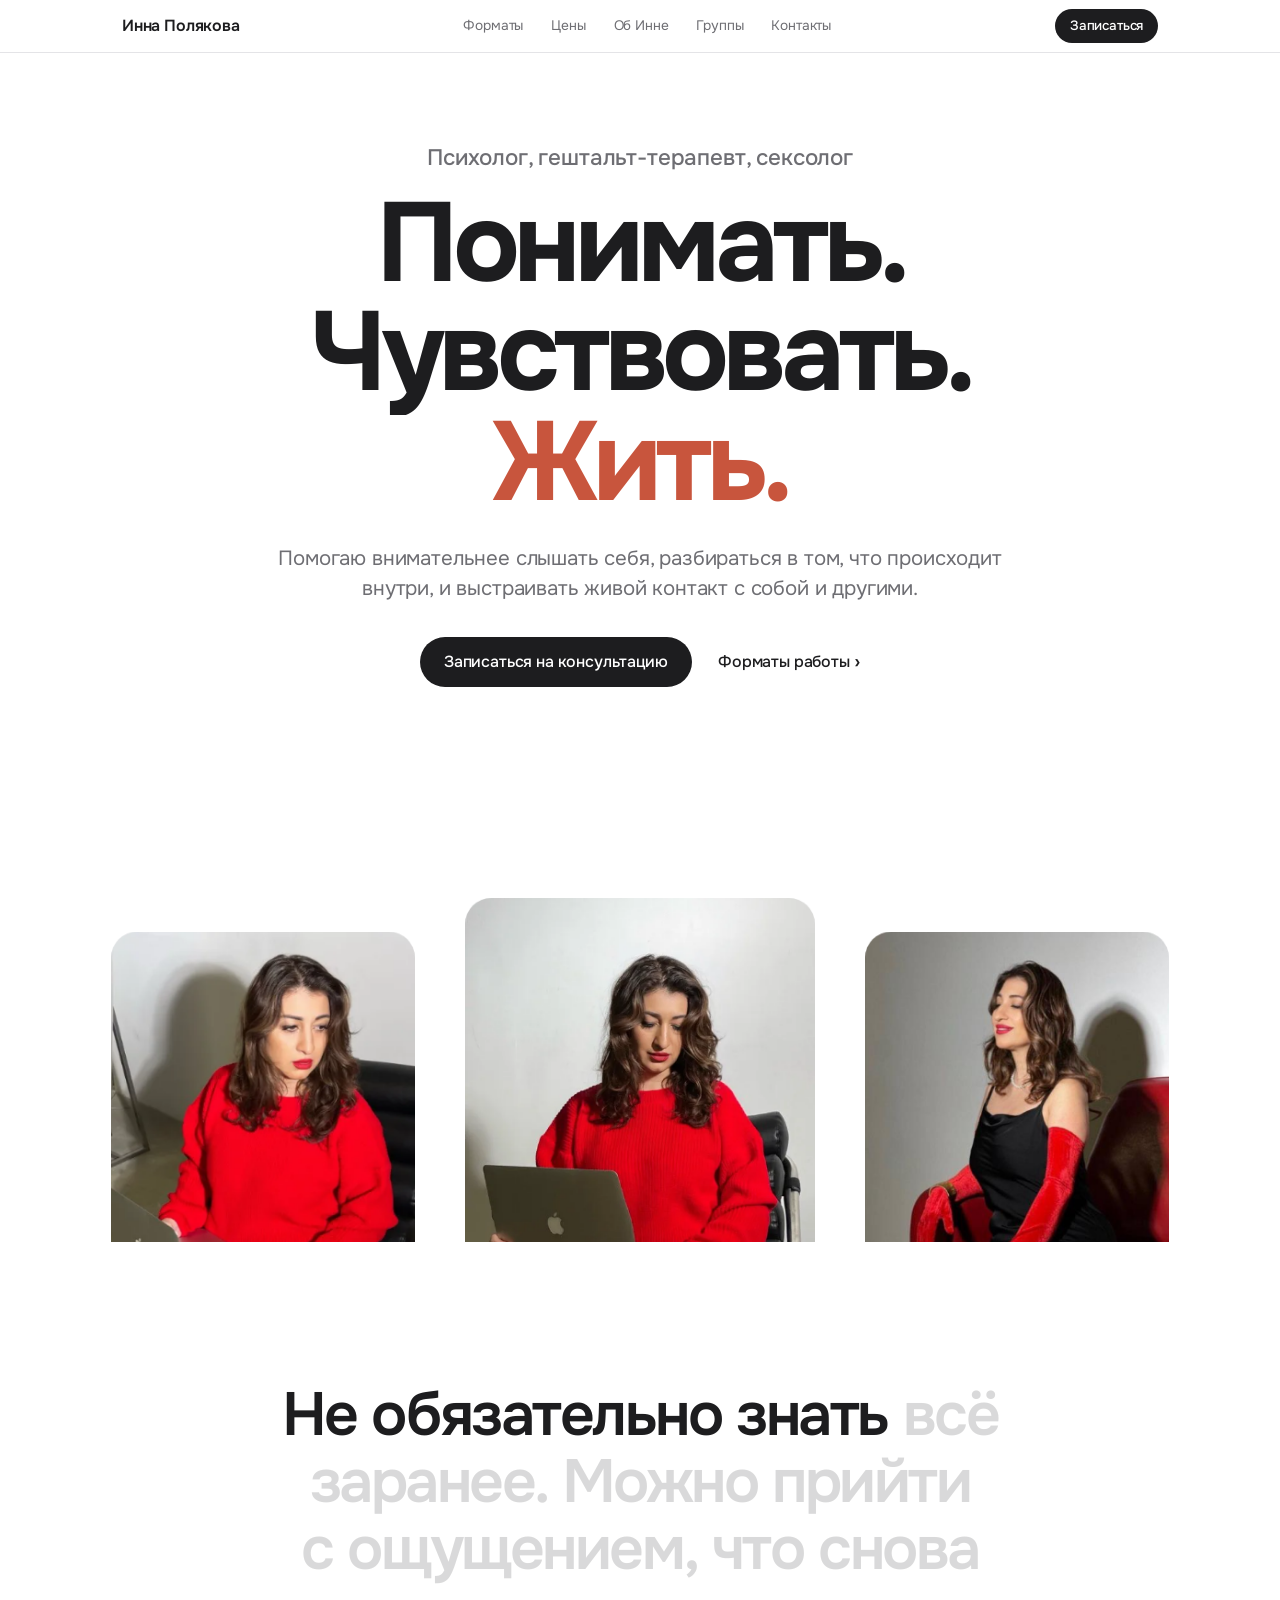
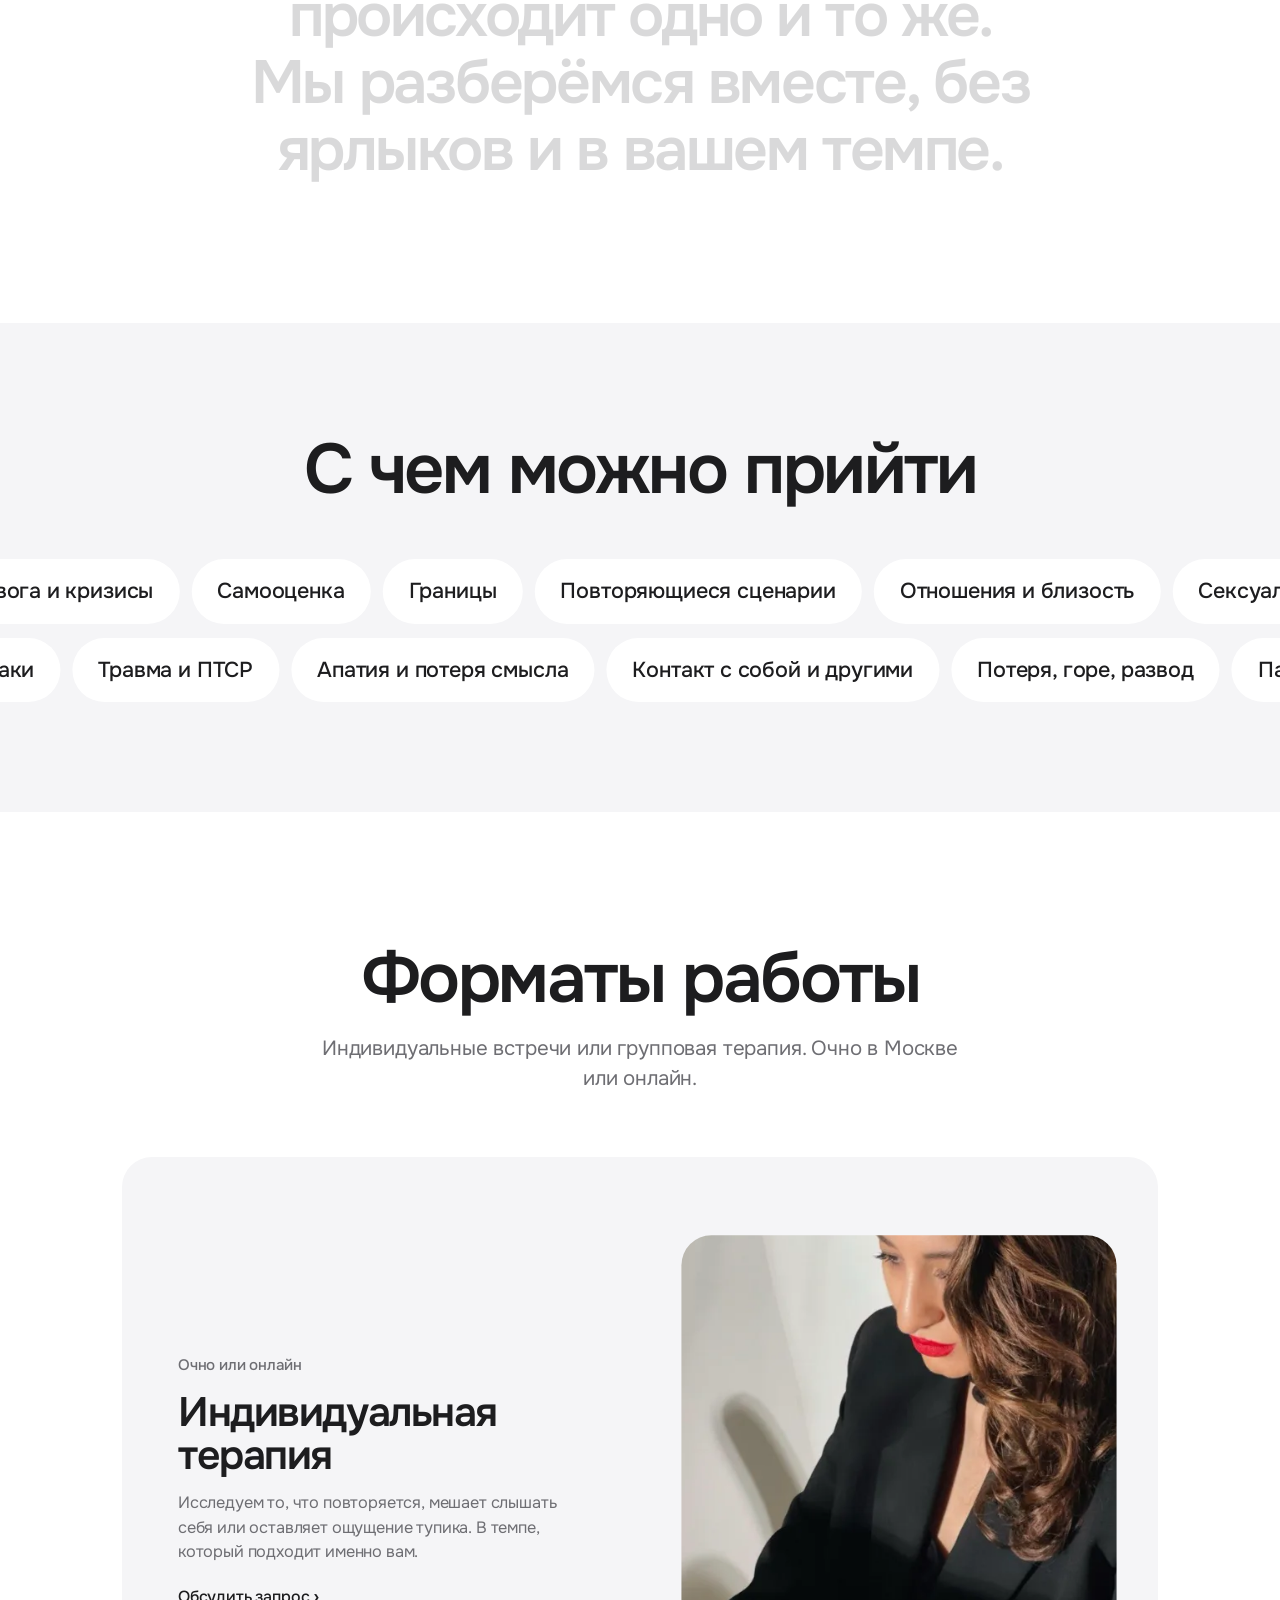
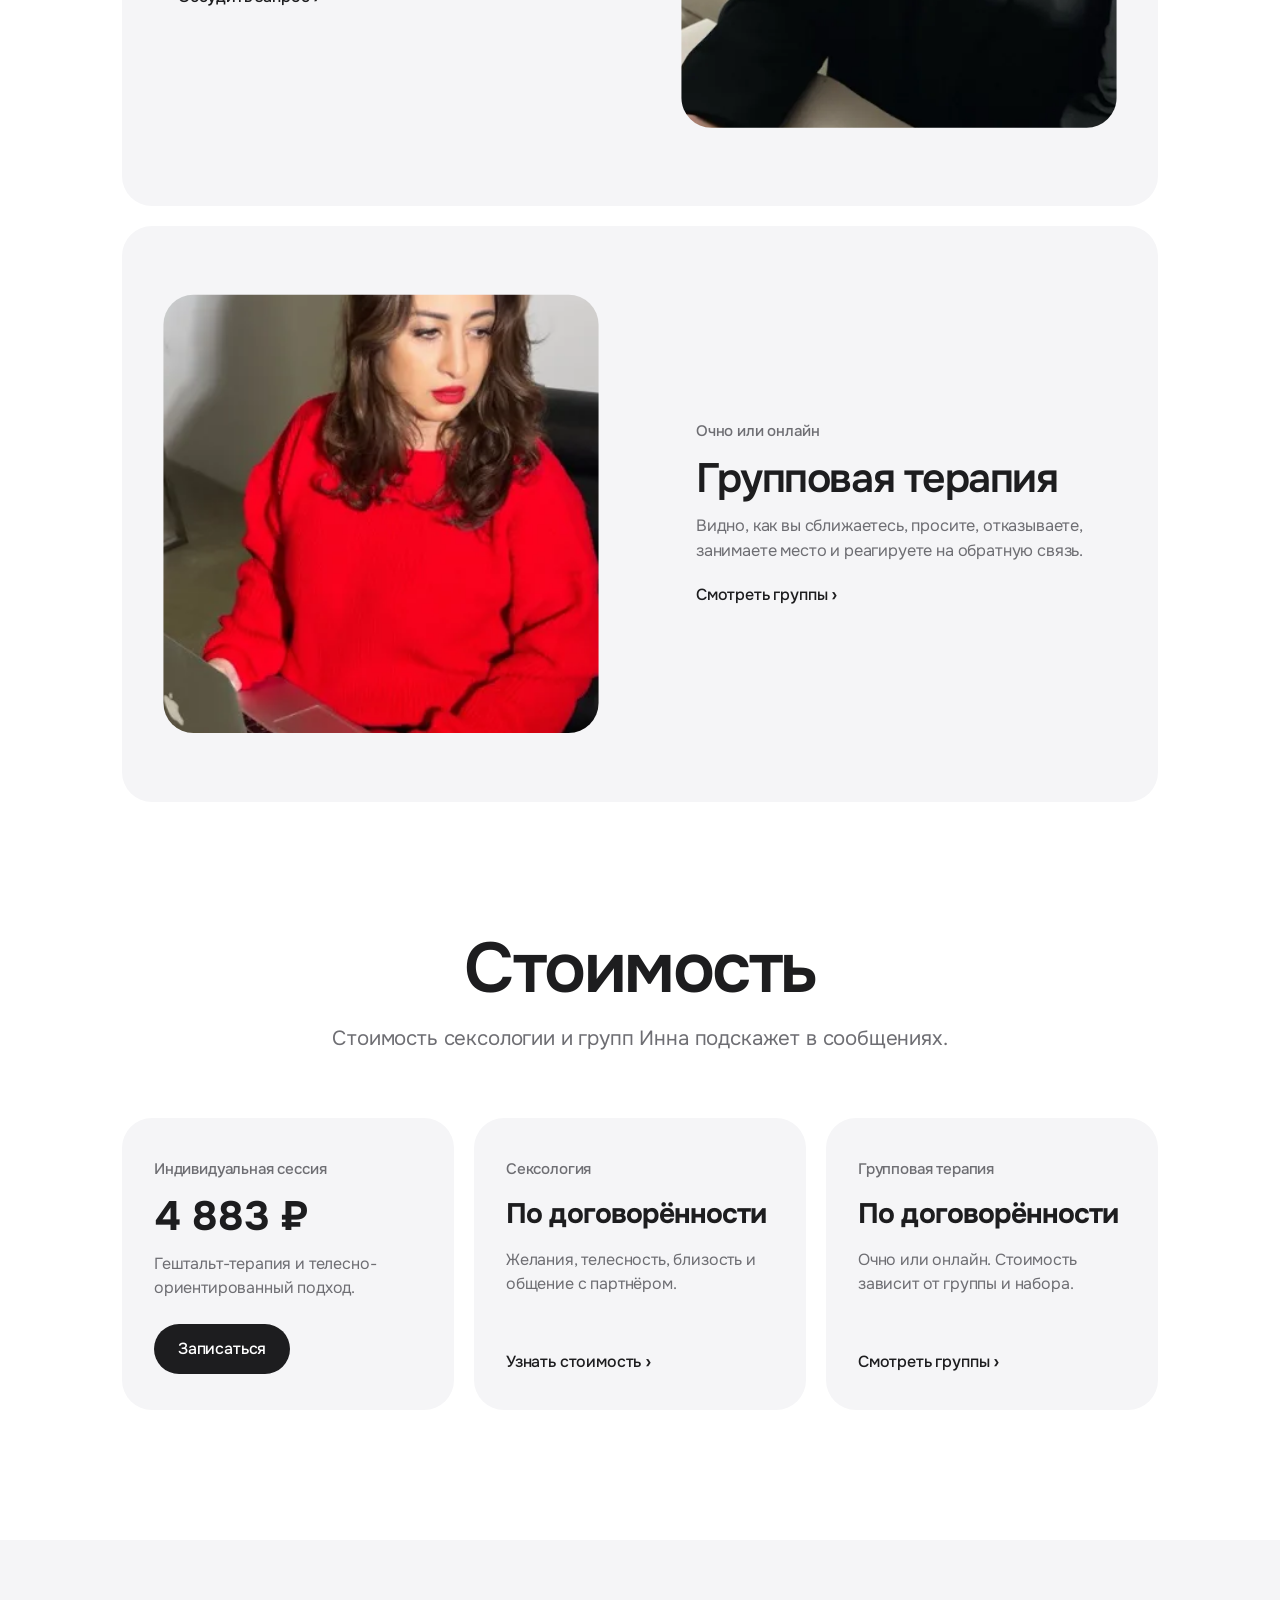
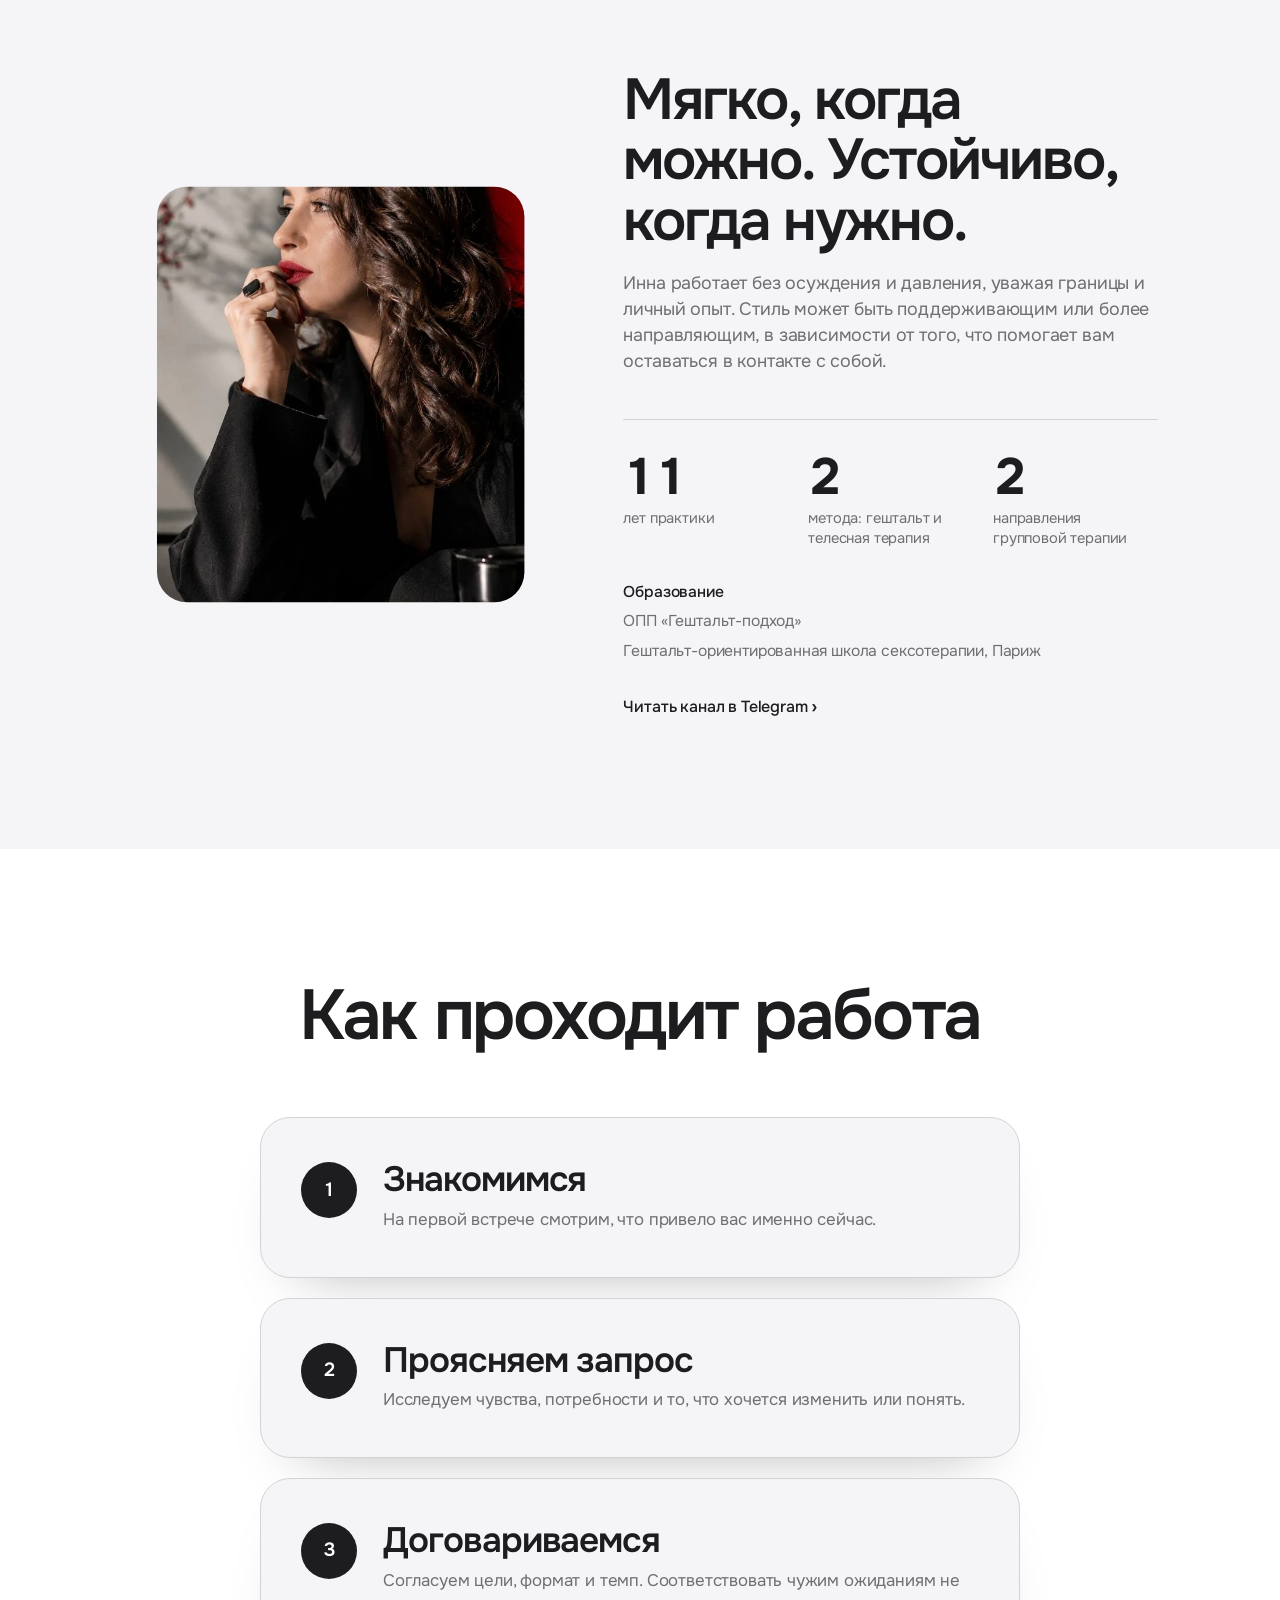
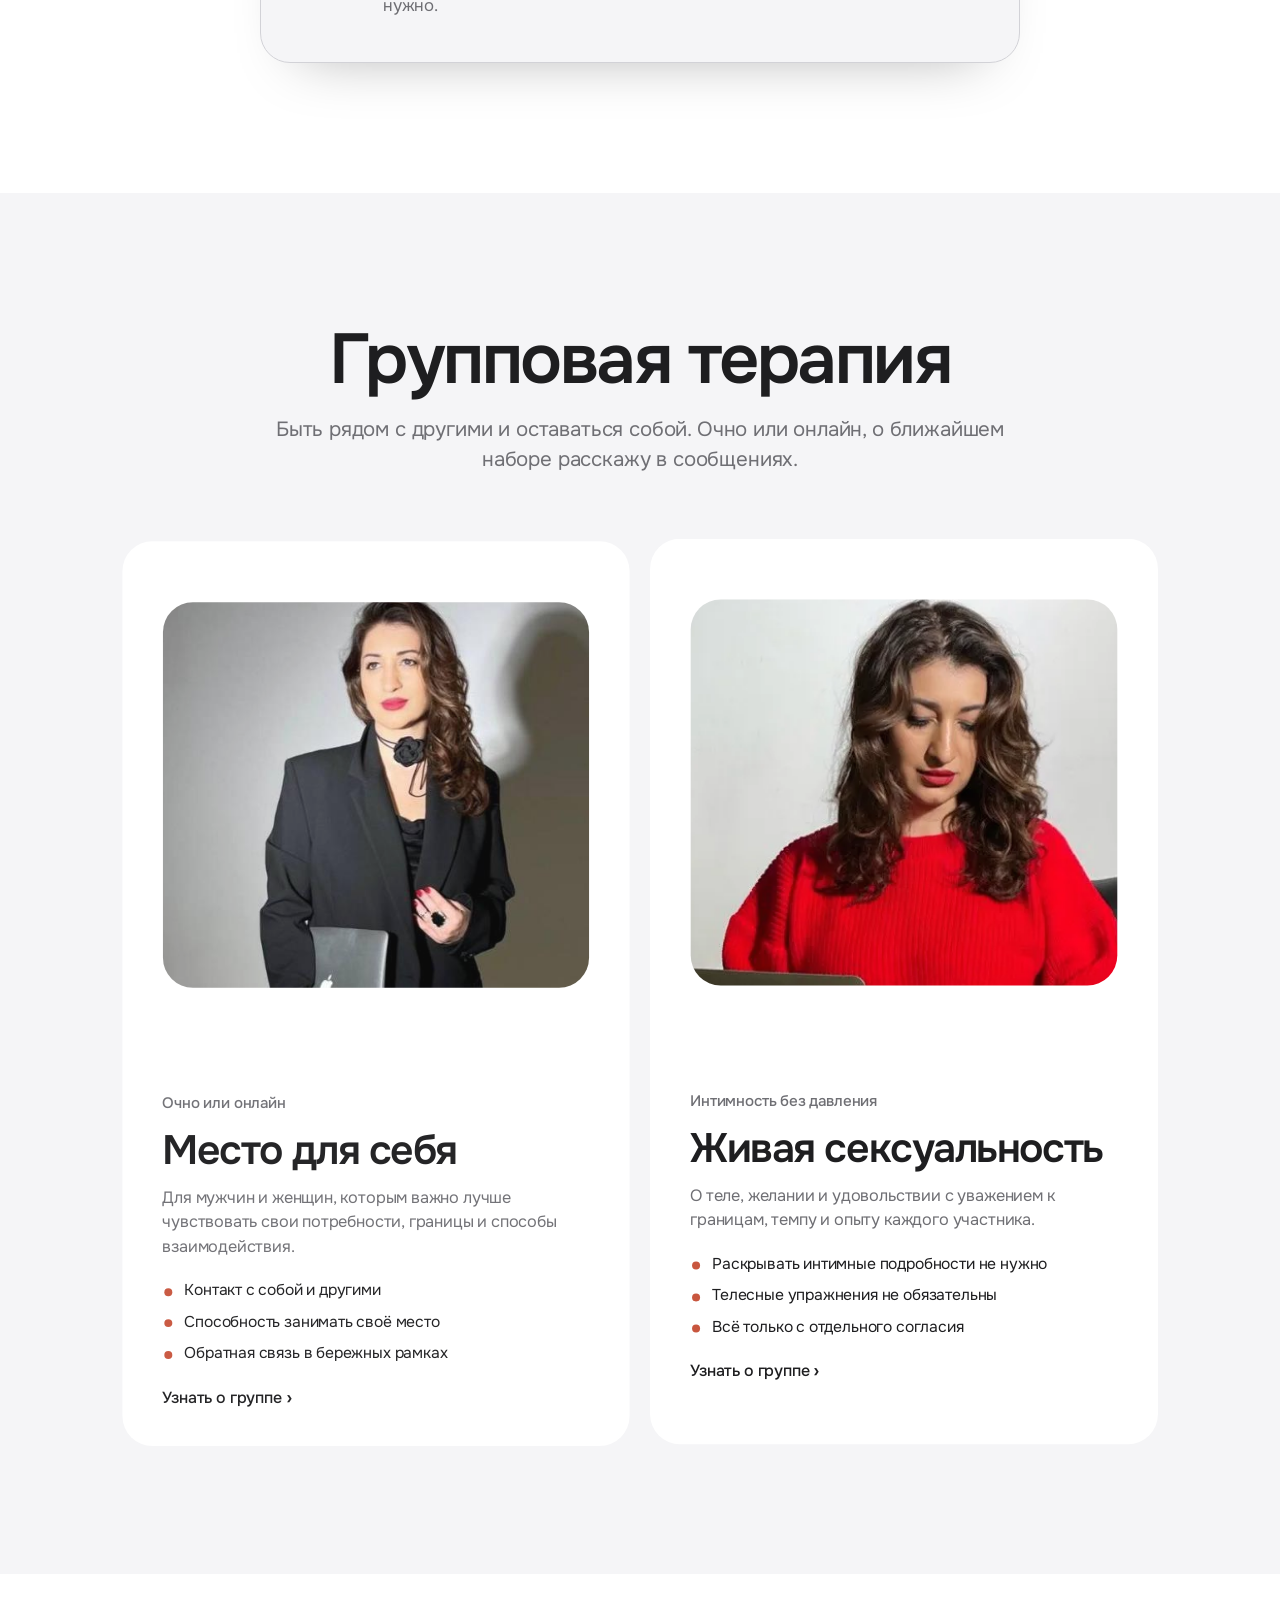
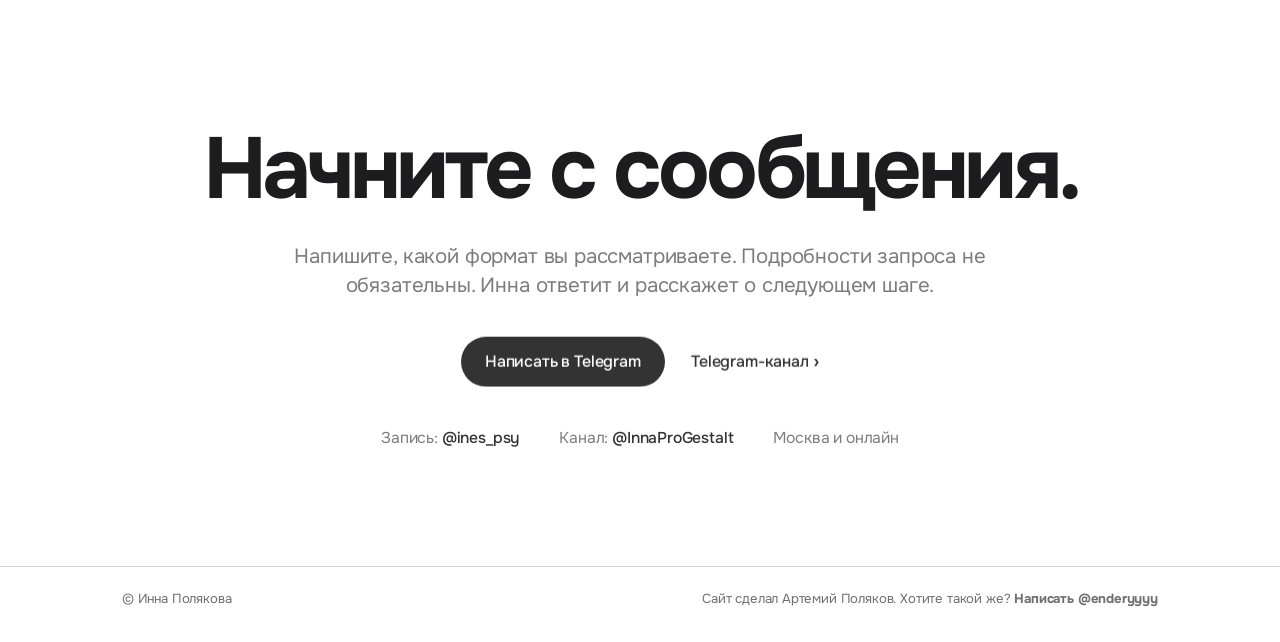
==== index.html @ 600f4a6f "Inna Polyakova site" ====
<!doctype html><html lang="ru"><head><meta charset="utf-8"><meta name=viewport content="width=device-width,initial-scale=1,viewport-fit=cover"><style>:root{color-scheme:light;box-sizing:border-box;padding-top:env(safe-area-inset-top,0px);padding-bottom:env(safe-area-inset-bottom,0px)}html{scroll-padding-top:env(safe-area-inset-top,0px)}body{margin:0;padding:0;font:14px -apple-system,BlinkMacSystemFont,sans-serif;background:#fff;color:#000}img{max-width:100%}[hidden]:not([hidden=until-found i]){display:none!important}</style></head><body>
<title>Инна Полякова</title>

<meta name="description" content="Инна Полякова — психолог, гештальт-терапевт, сексолог. Индивидуальная и групповая терапия в Москве и онлайн.">
<meta property="og:type" content="website">
<meta property="og:site_name" content="Инна Полякова">
<meta property="og:title" content="Инна Полякова — психолог, гештальт-терапевт, сексолог">
<meta property="og:description" content="Индивидуальная и групповая терапия. Москва и онлайн. Запись в Telegram.">
<meta property="og:url" content="https://innapolyakova.ru/">
<meta property="og:image" content="https://innapolyakova.ru/img/og.jpg">
<meta property="og:image:width" content="1200">
<meta property="og:image:height" content="630">
<meta property="og:locale" content="ru_RU">
<meta name="twitter:card" content="summary_large_image">
<meta name="twitter:image" content="https://innapolyakova.ru/img/og.jpg">
<link rel="icon" href="data:image/svg+xml,%3Csvg xmlns='http://www.w3.org/2000/svg' viewBox='0 0 64 64'%3E%3Crect width='64' height='64' rx='16' fill='%231D1D1F'/%3E%3Ctext x='32' y='42' font-family='Arial,sans-serif' font-size='26' font-weight='700' fill='white' text-anchor='middle'%3E%D0%98%D0%9F%3C/text%3E%3C/svg%3E">
<link rel="stylesheet" href="/assets/fonts/fonts.css">
<style>
/* Layout: product-page minimalism. Centered statements, generous white space, one photo row in the hero, a tile grid for formats.
   Motion (GSAP + ScrollTrigger): title letters rise, hero photos fan out, the statement lights up word by word,
   two theme rows drift in opposite directions and speed up with scrolling, photos open from a soft mask, step cards stack. */
:root{
  --bg:#FFFFFF;
  --bg-2:#F5F5F7;
  --fg:#1D1D1F;
  --muted:#6E6E73;
  --line:#D2D2D7;
  --btn:#1D1D1F; --btn-fg:#FFFFFF;
  --tile:#F5F5F7;
  --dim:rgba(29,29,31,.16);
  --warm:#C8553D;
  --font:"Onest","SF Pro Display","Segoe UI",system-ui,-apple-system,sans-serif;
}
@media (prefers-color-scheme: dark){:root:not([data-theme="light"]){
  --bg:#000000; --bg-2:#111113; --fg:#F5F5F7; --muted:#A1A1A6; --line:#38383D;
  --btn:#F5F5F7; --btn-fg:#000000; --tile:#141416; --dim:rgba(245,245,247,.18); --warm:#F08A6E; color-scheme:dark}}
:root[data-theme="dark"]{
  --bg:#000000; --bg-2:#111113; --fg:#F5F5F7; --muted:#A1A1A6; --line:#38383D;
  --btn:#F5F5F7; --btn-fg:#000000; --tile:#141416; --dim:rgba(245,245,247,.18); --warm:#F08A6E; color-scheme:dark}

*{box-sizing:border-box}
body{background:var(--bg);color:var(--fg);font-family:var(--font);font-size:17px;line-height:1.5;letter-spacing:-.01em;-webkit-font-smoothing:antialiased;overflow-x:hidden}
body::before{content:"";position:fixed;inset:0 0 auto;height:env(safe-area-inset-top,0px);z-index:60;background:var(--bg)}
a{color:inherit;text-decoration:none}
img{display:block;max-width:100%;height:auto}
:focus-visible{outline:2px solid var(--fg);outline-offset:3px;border-radius:6px}
h1,h2,h3{margin:0;font-weight:600;letter-spacing:-.035em;line-height:1.05;text-wrap:balance}
p{margin:0}
.wrap{max-width:1080px;margin:0 auto;padding-left:max(22px,env(safe-area-inset-left,0px));padding-right:max(22px,env(safe-area-inset-right,0px))}
.center{text-align:center}
.sub{color:var(--muted);font-size:clamp(1.05rem,1.6vw,1.3rem);line-height:1.45;max-width:36em;text-wrap:pretty}
.center .sub{margin-left:auto;margin-right:auto}
.btns{display:flex;flex-wrap:wrap;gap:14px 26px;align-items:center}
.center .btns{justify-content:center}
.btn{display:inline-flex;align-items:center;gap:8px;background:var(--btn);color:var(--btn-fg);border-radius:999px;padding:13px 24px;font-size:1rem;font-weight:500;transition:opacity .25s ease,box-shadow .35s ease;will-change:transform}
.btn:hover{opacity:.9;box-shadow:0 14px 34px -14px var(--fg)}
.btn:active{transform:scale(.97)}
.link{font-size:1rem;font-weight:500;display:inline-flex;gap:4px;align-items:center}
.link::after{content:"›";font-size:1.25em;line-height:1;transition:transform .25s ease}
.link:hover{text-decoration:underline;text-underline-offset:4px}
.link:hover::after{transform:translateX(3px)}
.vh{position:absolute;width:1px;height:1px;overflow:hidden;clip:rect(0 0 0 0);white-space:nowrap}

/* nav: hides while scrolling down, comes back on the way up */
.nav{position:sticky;top:env(safe-area-inset-top,0px);z-index:50;background:color-mix(in srgb,var(--bg) 78%,transparent);backdrop-filter:saturate(180%) blur(20px);-webkit-backdrop-filter:saturate(180%) blur(20px);border-bottom:1px solid color-mix(in srgb,var(--line) 60%,transparent);transition:transform .45s cubic-bezier(.2,.7,.2,1)}
.nav.away{transform:translateY(-110%)}
.nav .wrap{display:flex;align-items:center;justify-content:space-between;height:52px;gap:20px}
.nav .name{font-weight:600;font-size:1rem}
.nav nav{display:flex;gap:28px;font-size:.86rem;color:var(--muted)}
.nav nav a{transition:color .2s}
.nav nav a:hover{color:var(--fg)}
.nav .btn{padding:7px 15px;font-size:.84rem}
.progress{position:absolute;left:0;bottom:-1px;height:2px;width:100%;background:var(--warm);transform-origin:left;transform:scaleX(0)}
@media (max-width:720px){.nav nav{display:none}}

/* hero */
.hero{padding-block:88px 0;overflow:hidden}
.eyebrow{font-size:clamp(1.1rem,1.8vw,1.4rem);font-weight:500;color:var(--muted);margin-bottom:14px}
.hero h1{font-size:clamp(3.2rem,9vw,7rem);font-weight:700;letter-spacing:-.05em;line-height:.98}
.hero h1 .line{display:block;overflow:hidden;padding-bottom:.06em;margin-bottom:-.06em}
.hero h1 .ch{display:inline-block}
.hero h1 .line:nth-child(3) .ch{color:var(--warm)}
.hero .sub{margin-top:26px}
.hero .btns{margin-top:34px}
.photos{display:flex;justify-content:center;align-items:flex-end;gap:clamp(10px,2vw,22px);margin-top:72px;padding-bottom:8px}
.photos figure{margin:0;flex:0 1 330px;min-width:0;border-radius:28px;overflow:hidden;background:var(--bg-2);will-change:transform}
.photos figure:nth-child(2){flex-basis:380px}
.photos img{width:100%;aspect-ratio:3/4;object-fit:cover}
.photos figure:nth-child(1) img{object-position:50% 0%}
.photos figure:nth-child(2) img{aspect-ratio:4/5;object-position:50% 4%}
.photos figure:nth-child(3) img{object-position:50% 20%}
@media (max-width:640px){
  .photos{gap:8px;margin-top:52px}
  .photos figure{border-radius:18px}
  .photos figure:nth-child(1),.photos figure:nth-child(3){flex-basis:28%}
  .photos figure:nth-child(2){flex-basis:44%}
}

/* statement */
.statement{padding-block:140px}
.statement p{font-size:clamp(2rem,5vw,3.8rem);font-weight:600;letter-spacing:-.04em;line-height:1.1;max-width:15em;margin:0 auto;text-wrap:balance}

/* themes: two drifting rows */
.themes{background:var(--bg-2);padding-block:110px;overflow:hidden}
.themes h2{font-size:clamp(2.4rem,5.6vw,4.4rem)}
.rows{display:grid;gap:14px;margin-top:52px}
.row{display:flex;width:max-content;gap:12px}
.row span{background:var(--bg);border-radius:999px;padding:16px 26px;font-size:clamp(1.05rem,1.8vw,1.35rem);font-weight:500;white-space:nowrap;transition:background-color .3s,color .3s}
.row span:hover{background:var(--fg);color:var(--bg)}
.rows .css1{animation:drift 60s linear infinite}
.rows .css2{animation:drift 70s linear infinite reverse}
@keyframes drift{to{transform:translateX(-50%)}}

/* formats */
.formats{padding-block:130px}
.formats h2{font-size:clamp(2.4rem,5.6vw,4.4rem)}
.formats .sub{margin-top:18px}
.tiles{display:grid;grid-template-columns:repeat(2,minmax(0,1fr));gap:20px;margin-top:64px}
.tile{background:var(--tile);border-radius:30px;overflow:hidden;display:flex;flex-direction:column;min-width:0;transition:transform .5s cubic-bezier(.2,.7,.2,1)}
.tile:hover{transform:translateY(-6px)}
.tile .txt{padding:44px 40px 36px;display:grid;gap:14px;align-content:start}
.tile .kind{font-size:.95rem;font-weight:500;color:var(--muted)}
.tile h3{font-size:clamp(1.9rem,3.2vw,2.6rem)}
.tile p{color:var(--muted);font-size:1.02rem;max-width:30em}
.tile .link{margin-top:6px;justify-self:start}
.tile .pic{margin-top:auto;overflow:hidden}
.tile .pic img{width:100%;aspect-ratio:16/10;object-fit:cover}
.tile.wide{grid-column:1 / -1;flex-direction:row;align-items:stretch}
.tile.wide .txt{flex:1 1 50%;align-content:center;padding:56px}
.tile.wide .pic{flex:1 1 50%;margin-top:0}
.tile.wide.rev{flex-direction:row-reverse}
@media (max-width:760px){.tile.wide.rev{flex-direction:column}}
.tile.wide .pic img{height:100%;aspect-ratio:auto;min-height:420px;object-position:50% 0%}
.tags{display:flex;flex-wrap:wrap;gap:8px;padding:0;margin:4px 0 0;list-style:none}
.tags li{border:1px solid var(--line);border-radius:999px;padding:5px 12px;font-size:.86rem}
@media (max-width:760px){
  .tiles{grid-template-columns:1fr}
  .tile.wide{flex-direction:column}
  .tile.wide .txt{padding:40px 28px 32px}
  .tile .txt{padding:40px 28px 32px}
  .tile.wide.rev{flex-direction:row-reverse}
.tile.wide .pic img{min-height:0;aspect-ratio:4/5}
}

/* prices */
.prices{padding-block:0 130px}
.prices h2{font-size:clamp(2.4rem,5.6vw,4.4rem)}
.prices .sub{margin-top:18px}
.price-grid{display:grid;grid-template-columns:repeat(3,minmax(0,1fr));gap:20px;margin-top:64px}
.price{background:var(--tile);border-radius:30px;padding:40px 32px 36px;display:flex;flex-direction:column;gap:14px;min-width:0;transition:transform .5s cubic-bezier(.2,.7,.2,1)}
.price:hover{transform:translateY(-6px)}
.price .kind{font-size:.95rem;font-weight:500;color:var(--muted)}
.price b{font-size:clamp(1.9rem,3.2vw,2.6rem);font-weight:700;letter-spacing:-.04em;line-height:1.05;font-variant-numeric:tabular-nums}
.price p{color:var(--muted);font-size:1rem;margin-bottom:10px}
.price b.ask{font-size:clamp(1.5rem,2.2vw,1.85rem);letter-spacing:-.03em;padding-block:.18em}
.price .btn,.price .link{margin-top:auto;align-self:flex-start}
@media (max-width:860px){.price-grid{grid-template-columns:1fr}}

/* about */
.about{background:var(--bg-2);padding-block:130px}
.about .grid{display:grid;grid-template-columns:minmax(0,.9fr) minmax(0,1.1fr);gap:64px;align-items:center}
.about .photo{border-radius:30px;overflow:hidden}
.about .photo img{width:100%;aspect-ratio:4/5;object-fit:cover;object-position:40% 25%}
.about h2{font-size:clamp(2.2rem,4.6vw,3.6rem)}
.about .sub{margin-top:20px;font-size:1.12rem}
.stats{display:grid;grid-template-columns:repeat(3,minmax(0,1fr));gap:20px;margin-top:44px;padding-top:32px;border-top:1px solid var(--line)}
.stat{display:grid;gap:6px;align-content:start}
.stat b{font-size:clamp(2.2rem,4vw,3.2rem);font-weight:700;letter-spacing:-.04em;line-height:1;font-variant-numeric:tabular-nums}
.stat > span{font-size:.92rem;color:var(--muted);line-height:1.35}
.edu{margin-top:32px;display:grid;gap:6px;color:var(--muted);font-size:.98rem}
.edu strong{color:var(--fg);font-weight:500}
.about .btns{margin-top:32px}
@media (max-width:820px){.about .grid{grid-template-columns:1fr;gap:40px}.about .photo{max-width:440px}}
@media (max-width:420px){.stats{grid-template-columns:1fr 1fr}}

/* steps: cards stack on top of each other while scrolling */
.steps{padding-block:130px}
.steps h2{font-size:clamp(2.4rem,5.6vw,4.4rem)}
.steps ol{list-style:none;margin:64px auto 0;padding:0;display:grid;gap:20px;max-width:760px}
.steps li{position:sticky;top:calc(90px + var(--k) * 22px);background:var(--tile);border:1px solid var(--line);border-radius:30px;padding:44px 40px;display:grid;grid-template-columns:auto minmax(0,1fr);gap:8px 26px;align-items:start;box-shadow:0 30px 60px -40px rgba(0,0,0,.35)}
.steps .n{grid-row:span 2;width:56px;height:56px;border-radius:50%;background:var(--btn);color:var(--btn-fg);display:grid;place-items:center;font-weight:600;font-size:1.2rem;font-variant-numeric:tabular-nums}
.steps h3{font-size:clamp(1.6rem,3vw,2.2rem);letter-spacing:-.03em}
.steps p{color:var(--muted);font-size:1.05rem}
@media (max-width:560px){.steps li{padding:32px 24px;gap:8px 18px}.steps .n{width:44px;height:44px;font-size:1rem}}

/* groups */
.groups{background:var(--bg-2);padding-block:130px}
.groups h2{font-size:clamp(2.4rem,5.6vw,4.4rem)}
.groups .sub{margin-top:18px}
.groups .tiles{margin-top:64px}
.groups .tile{background:var(--bg)}
.groups .tile .pic{margin-top:0}
.groups .tile .pic img{aspect-ratio:1/1;object-position:50% 0%}
.groups ul.points{list-style:none;margin:6px 0 0;padding:0;display:grid;gap:8px}
.groups ul.points li{padding-left:22px;position:relative;font-size:.98rem}
.groups ul.points li::before{content:"";position:absolute;left:2px;top:.55em;width:8px;height:8px;border-radius:50%;background:var(--warm)}

/* cta */
.cta{padding-block:150px 120px;overflow:hidden}
.cta h2{font-size:clamp(2.8rem,7vw,5.4rem);font-weight:700;letter-spacing:-.05em}
.cta .sub{margin-top:22px}
.cta .btns{margin-top:36px}
.handles{display:flex;flex-wrap:wrap;justify-content:center;gap:12px 40px;margin-top:40px;color:var(--muted);font-size:.98rem}
.handles b{color:var(--fg);font-weight:500}

footer{border-top:1px solid var(--line);color:var(--muted);font-size:.82rem}
footer .wrap{display:flex;flex-wrap:wrap;justify-content:space-between;gap:10px 24px;padding-block:22px 34px}
footer a:hover{color:var(--fg)}
</style>

<header class="nav" id="nav">
  <div class="wrap">
    <a class="name" href="#top">Инна Полякова</a>
    <nav aria-label="Разделы">
      <a href="#formats">Форматы</a>
      <a href="#prices">Цены</a>
      <a href="#about">Об Инне</a>
      <a href="#groups">Группы</a>
      <a href="#contact">Контакты</a>
    </nav>
    <a class="btn mag" href="https://t.me/ines_psy" target="_blank" rel="noopener">Записаться</a>
  </div>
  <span class="progress" id="progress"></span>
</header>

<main id="top">
  <section class="hero center">
    <div class="wrap">
      <p class="eyebrow hi">Психолог, гештальт-терапевт, сексолог</p>
      <h1 id="title"><span class="line">Понимать.</span><span class="line">Чувствовать.</span><span class="line">Жить.</span></h1>
      <p class="sub hi">Помогаю внимательнее слышать себя, разбираться в том, что происходит внутри, и выстраивать живой контакт с собой и другими.</p>
      <div class="btns hi">
        <a class="btn mag" href="https://t.me/ines_psy" target="_blank" rel="noopener">Записаться на консультацию</a>
        <a class="link" href="#formats">Форматы работы</a>
      </div>
    </div>
    <div class="photos" id="photos" aria-label="Фотографии Инны Поляковой">
      <figure data-spread="-1"><img src="img/group-place.webp" alt="Инна в красном свитере в кресле" width="503" height="560"></figure>
      <figure data-spread="0"><img src="img/inna-red.webp" alt="Инна в красном свитере с ноутбуком" width="591" height="1042" fetchpriority="high"></figure>
      <figure data-spread="1"><img src="img/inna-gloves.jpg" alt="Инна в красных перчатках в кресле" width="492" height="629"></figure>
    </div>
  </section>

  <section class="statement center">
    <div class="wrap">
      <p id="statement">Не обязательно знать всё заранее. Можно прийти с ощущением, что снова происходит одно и то же. Мы разберёмся вместе, без ярлыков и в вашем темпе.</p>
    </div>
  </section>

  <section class="themes center">
    <div class="wrap">
      <h2 class="rise">С чем можно прийти</h2>
      <ul class="vh">
        <li>Отношения и близость</li><li>Сексуальность</li><li>Тревога и кризисы</li><li>Самооценка</li><li>Границы</li><li>Повторяющиеся сценарии</li><li>Контакт с собой и другими</li><li>Потеря, горе, развод</li><li>Панические атаки</li><li>Травма и ПТСР</li><li>Апатия и потеря смысла</li>
      </ul>
    </div>
    <div class="rows" aria-hidden="true">
      <div class="row" id="row1"></div>
      <div class="row" id="row2"></div>
    </div>
  </section>

  <section class="formats" id="formats">
    <div class="wrap">
      <div class="center">
        <h2 class="rise">Форматы работы</h2>
        <p class="sub rise">Индивидуальные встречи или групповая терапия. Очно в Москве или онлайн.</p>
      </div>
      <div class="tiles">
        <article class="tile wide pop">
          <div class="txt">
            <span class="kind">Очно или онлайн</span>
            <h3>Индивидуальная терапия</h3>
            <p>Исследуем то, что повторяется, мешает слышать себя или оставляет ощущение тупика. В темпе, который подходит именно вам.</p>
            <a class="link" href="https://t.me/ines_psy" target="_blank" rel="noopener">Обсудить запрос</a>
          </div>
          <div class="pic clip"><img src="img/group-body.webp" alt="Инна за работой" width="745" height="932"></div>
        </article>
        <article class="tile wide rev pop">
          <div class="txt">
            <span class="kind">Очно или онлайн</span>
            <h3>Групповая терапия</h3>
            <p>Видно, как вы сближаетесь, просите, отказываете, занимаете место и реагируете на обратную связь.</p>
            <a class="link" href="#groups">Смотреть группы</a>
          </div>
          <div class="pic clip"><img src="img/group-place.webp" alt="Инна Полякова" width="503" height="560"></div>
        </article>
      </div>
    </div>
  </section>

  <section class="prices" id="prices">
    <div class="wrap">
      <div class="center">
        <h2 class="rise">Стоимость</h2>
        <p class="sub rise">Стоимость сексологии и групп Инна подскажет в сообщениях.</p>
      </div>
      <div class="price-grid">
        <article class="price pop">
          <span class="kind">Индивидуальная сессия</span>
          <b><span class="count" data-to="4999">4 999</span> ₽</b>
          <p>Гештальт-терапия и телесно-ориентированный подход.</p>
          <a class="btn mag" href="https://t.me/ines_psy" target="_blank" rel="noopener">Записаться</a>
        </article>
        <article class="price pop">
          <span class="kind">Сексология</span>
          <b class="ask">По договорённости</b>
          <p>Желания, телесность, близость и общение с партнёром.</p>
          <a class="link" href="https://t.me/ines_psy" target="_blank" rel="noopener">Узнать стоимость</a>
        </article>
        <article class="price pop">
          <span class="kind">Групповая терапия</span>
          <b class="ask">По договорённости</b>
          <p>Очно или онлайн. Стоимость зависит от группы и набора.</p>
          <a class="link" href="#groups">Смотреть группы</a>
        </article>
      </div>
    </div>
  </section>

  <section class="about" id="about">
    <div class="wrap grid">
      <div class="photo clip"><img src="img/inna-black.webp" alt="Портрет Инны Поляковой" width="853" height="1280"></div>
      <div>
        <h2 class="rise">Мягко, когда можно. Устойчиво, когда нужно.</h2>
        <p class="sub rise">Инна работает без осуждения и давления, уважая границы и личный опыт. Стиль может быть поддерживающим или более направляющим, в зависимости от того, что помогает вам оставаться в контакте с собой.</p>
        <div class="stats rise">
          <div class="stat"><b><span class="count" data-to="12">12</span></b><span>лет практики</span></div>
          <div class="stat"><b><span class="count" data-to="2">2</span></b><span>метода: гештальт и телесная терапия</span></div>
          <div class="stat"><b><span class="count" data-to="2">2</span></b><span>направления групповой терапии</span></div>
        </div>
        <div class="edu rise">
          <strong>Образование</strong>
          <span>ОПП «Гештальт-подход»</span>
          <span>Гештальт-ориентированная школа сексотерапии, Париж</span>
        </div>
        <div class="btns rise"><a class="link" href="https://t.me/InnaProGestalt" target="_blank" rel="noopener">Читать канал в Telegram</a></div>
      </div>
    </div>
  </section>

  <section class="steps">
    <div class="wrap">
      <h2 class="center rise">Как проходит работа</h2>
      <ol>
        <li style="--k:0"><span class="n">1</span><h3>Знакомимся</h3><p>На первой встрече смотрим, что привело вас именно сейчас.</p></li>
        <li style="--k:1"><span class="n">2</span><h3>Проясняем запрос</h3><p>Исследуем чувства, потребности и то, что хочется изменить или понять.</p></li>
        <li style="--k:2"><span class="n">3</span><h3>Договариваемся</h3><p>Согласуем цели, формат и темп. Соответствовать чужим ожиданиям не нужно.</p></li>
      </ol>
    </div>
  </section>

  <section class="groups" id="groups">
    <div class="wrap">
      <div class="center">
        <h2 class="rise">Групповая терапия</h2>
        <p class="sub rise">Быть рядом с другими и оставаться собой. Очно или онлайн, о ближайшем наборе расскажу в сообщениях.</p>
      </div>
      <div class="tiles">
        <article class="tile pop">
          <div class="pic clip"><img src="img/inna-blazer.jpg" alt="Инна в чёрном жакете" width="732" height="818"></div>
          <div class="txt">
            <span class="kind">Очно или онлайн</span>
            <h3>Место для себя</h3>
            <p>Для мужчин и женщин, которым важно лучше чувствовать свои потребности, границы и способы взаимодействия.</p>
            <ul class="points"><li>Контакт с собой и другими</li><li>Способность занимать своё место</li><li>Обратная связь в бережных рамках</li></ul>
            <a class="link" href="https://t.me/ines_psy" target="_blank" rel="noopener">Узнать о группе</a>
          </div>
        </article>
        <article class="tile pop">
          <div class="pic clip"><img src="img/inna-red.webp" alt="Инна Полякова" width="591" height="1042"></div>
          <div class="txt">
            <span class="kind">Интимность без давления</span>
            <h3>Живая сексуальность</h3>
            <p>О теле, желании и удовольствии с уважением к границам, темпу и опыту каждого участника.</p>
            <ul class="points"><li>Раскрывать интимные подробности не нужно</li><li>Телесные упражнения не обязательны</li><li>Всё только с отдельного согласия</li></ul>
            <a class="link" href="https://t.me/ines_psy" target="_blank" rel="noopener">Узнать о группе</a>
          </div>
        </article>
      </div>
    </div>
  </section>

  <section class="cta center" id="contact">
    <div class="wrap">
      <h2 id="ctatitle">Начните с сообщения.</h2>
      <p class="sub rise">Напишите, какой формат вы рассматриваете. Подробности запроса не обязательны. Инна ответит и расскажет о следующем шаге.</p>
      <div class="btns rise">
        <a class="btn mag" href="https://t.me/ines_psy" target="_blank" rel="noopener">Написать в Telegram</a>
        <a class="link" href="https://t.me/InnaProGestalt" target="_blank" rel="noopener">Telegram-канал</a>
      </div>
      <div class="handles rise">
        <span>Запись: <b>@ines_psy</b></span>
        <span>Канал: <b>@InnaProGestalt</b></span>
        <span>Москва и онлайн</span>
      </div>
    </div>
  </section>
</main>

<footer>
  <div class="wrap">
    <span>© Инна Полякова</span>
    <span>Сайт сделал Артемий Поляков. Хотите такой же? <a href="https://t.me/enderyyyy" target="_blank" rel="noopener"><b>Написать @enderyyyy</b></a></span>
  </div>
</footer>

<script src="/assets/gsap.min.js"></script>
<script src="/assets/ScrollTrigger.min.js"></script>
<script>
(function () {
  // Theme rows: the list of topics, split into two rows and doubled for a seamless loop.
  var topics = Array.prototype.map.call(document.querySelectorAll('.themes .vh li'), function (li) { return li.textContent; });
  function fill(id, list) { var el = document.getElementById(id); var html = list.map(function (t) { return '<span>' + t + '</span>'; }).join(''); el.innerHTML = html + html; return el; }
  var row1 = fill('row1', topics.slice(0, 6).concat(topics.slice(0, 6)));
  var row2 = fill('row2', topics.slice(6).concat(topics.slice(0, 3)).concat(topics.slice(6)));

  // Title letters and statement words become separate spans for the animations.
  var title = document.getElementById('title');
  title.querySelectorAll('.line').forEach(function (line) { line.innerHTML = Array.from(line.textContent).map(function (ch) { return '<span class="ch">' + ch + '</span>'; }).join(''); });
  var st = document.getElementById('statement');
  st.innerHTML = st.textContent.split(' ').map(function (w) { return '<span class="w">' + w + '</span>'; }).join(' ');

  // Header hides on the way down and returns on the way up.
  var nav = document.getElementById('nav'), lastY = 0;
  addEventListener('scroll', function () { var y = scrollY; nav.classList.toggle('away', y > 300 && y > lastY); lastY = y; }, { passive: true });

  // Buttons lean toward the pointer.
  if (matchMedia('(pointer:fine)').matches) {
    document.querySelectorAll('.mag').forEach(function (el) {
      el.addEventListener('pointermove', function (e) { var r = el.getBoundingClientRect(); el.style.transform = 'translate(' + ((e.clientX - r.left) / r.width - .5) * 12 + 'px,' + ((e.clientY - r.top) / r.height - .5) * 10 + 'px)'; });
      el.addEventListener('pointerleave', function () { el.style.transition = 'transform .5s cubic-bezier(.2,.7,.2,1)'; el.style.transform = ''; setTimeout(function () { el.style.transition = ''; }, 500); });
    });
  }

  if (!window.gsap || !window.ScrollTrigger) { row1.classList.add('css1'); row2.classList.add('css2'); return; }
  gsap.registerPlugin(ScrollTrigger);
  var E = 'power4.out';

  // Opening: letters rise line by line, then the text and photos.
  gsap.from('#title .ch', { yPercent: 110, opacity: 0, duration: 1, ease: E, stagger: 0.028, delay: 0.1 });
  gsap.from('.hero .hi', { y: 30, opacity: 0, duration: 1, ease: E, stagger: 0.12, delay: 0.5 });
  gsap.from('#photos figure', { y: 120, opacity: 0, scale: 0.92, duration: 1.4, ease: E, stagger: 0.1, delay: 0.6 });

  // Hero photos fan out as you leave the first screen.
  gsap.utils.toArray('#photos figure').forEach(function (f) {
    var s = +f.dataset.spread;
    gsap.to(f, { x: s * 70, y: s === 0 ? -40 : 50, rotate: s * 6, scale: s === 0 ? 1.06 : 0.96, ease: 'none', scrollTrigger: { trigger: '.hero', start: 'top top', end: 'bottom top', scrub: true } });
  });

  // Statement lights up word by word.
  gsap.fromTo('#statement .w', { opacity: 0.16 }, { opacity: 1, stagger: 0.06, ease: 'none', scrollTrigger: { trigger: '#statement', start: 'top 80%', end: 'bottom 40%', scrub: true } });

  // Theme rows drift in opposite directions and speed up with scrolling.
  var l1 = gsap.to(row1, { xPercent: -50, repeat: -1, duration: 50, ease: 'none' });
  var l2 = gsap.fromTo(row2, { xPercent: -50 }, { xPercent: 0, repeat: -1, duration: 60, ease: 'none' });
  ScrollTrigger.create({ onUpdate: function (s) {
    var k = 1 + Math.min(Math.abs(s.getVelocity()) / 300, 5);
    [l1, l2].forEach(function (l) { gsap.to(l, { timeScale: k, duration: 0.2, overwrite: true }); gsap.to(l, { timeScale: 1, duration: 1.2, delay: 0.2 }); });
  } });

  // Headings and text rise in; cards pop in groups.
  gsap.utils.toArray('.rise').forEach(function (el) { gsap.from(el, { y: 50, opacity: 0, duration: 1.1, ease: E, scrollTrigger: { trigger: el, start: 'top 88%' } }); });
  gsap.utils.toArray('.pop').forEach(function (el, i) { gsap.fromTo(el, { y: 70, opacity: 0, scale: 0.96 }, { y: 0, opacity: 1, scale: 1, duration: 1.1, ease: E, delay: (i % 3) * 0.08, immediateRender: false, scrollTrigger: { trigger: el, start: 'top 92%', once: true } }); });

  // Photos open from a soft rounded mask and settle from a slight zoom.
  gsap.utils.toArray('.clip').forEach(function (p) {
    var im = p.querySelector('img');
    gsap.fromTo(p, { clipPath: 'inset(12% 8% 12% 8% round 30px)' }, { clipPath: 'inset(0% 0% 0% 0% round 0px)', ease: 'none', scrollTrigger: { trigger: p, start: 'top 95%', end: 'top 40%', scrub: true } });
    if (im) gsap.fromTo(im, { scale: 1.2 }, { scale: 1, ease: 'none', scrollTrigger: { trigger: p, start: 'top bottom', end: 'bottom top', scrub: true } });
  });

  // Numbers count up when they come into view.
  document.querySelectorAll('.count').forEach(function (el) {
    var to = +el.dataset.to, o = { v: 0 };
    gsap.to(o, { v: to, duration: 1.6, ease: 'power2.out', scrollTrigger: { trigger: el, start: 'top 90%' }, onUpdate: function () { el.textContent = Math.round(o.v).toLocaleString('ru-RU'); } });
  });

  // Step cards: the ones underneath shrink a little as the next card slides over them.
  var steps = gsap.utils.toArray('.steps li');
  steps.forEach(function (li, i) {
    if (i === steps.length - 1) return;
    gsap.to(li, { scale: 0.94, opacity: 0.55, ease: 'none', scrollTrigger: { trigger: steps[i + 1], start: 'top 85%', end: 'top 30%', scrub: true } });
  });

  // Closing line grows into place.
  gsap.fromTo('#ctatitle', { scale: 0.75, opacity: 0.2 }, { scale: 1, opacity: 1, ease: 'none', scrollTrigger: { trigger: '#contact', start: 'top 90%', end: 'top 35%', scrub: true } });

  // Reading progress in the header.
  gsap.to('#progress', { scaleX: 1, ease: 'none', scrollTrigger: { start: 0, end: 'max', scrub: true } });

  addEventListener('load', function () { ScrollTrigger.refresh(); });
})();
</script>

</body></html>
---- assets/fonts/fonts.css ----
/* cyrillic-ext */
@font-face {
  font-family: 'Onest';
  font-style: normal;
  font-weight: 400;
  font-display: swap;
  src: url(/assets/fonts/onest-400-cyrillic-ext.woff2) format('woff2');
  unicode-range: U+0460-052F, U+1C80-1C8A, U+20B4, U+2DE0-2DFF, U+A640-A69F, U+FE2E-FE2F;
}
/* cyrillic */
@font-face {
  font-family: 'Onest';
  font-style: normal;
  font-weight: 400;
  font-display: swap;
  src: url(/assets/fonts/onest-400-cyrillic.woff2) format('woff2');
  unicode-range: U+0301, U+0400-045F, U+0490-0491, U+04B0-04B1, U+2116;
}
/* latin-ext */
@font-face {
  font-family: 'Onest';
  font-style: normal;
  font-weight: 400;
  font-display: swap;
  src: url(/assets/fonts/onest-400-latin-ext.woff2) format('woff2');
  unicode-range: U+0100-02BA, U+02BD-02C5, U+02C7-02CC, U+02CE-02D7, U+02DD-02FF, U+0304, U+0308, U+0329, U+1D00-1DBF, U+1E00-1E9F, U+1EF2-1EFF, U+2020, U+20A0-20AB, U+20AD-20C4, U+2113, U+2C60-2C7F, U+A720-A7FF;
}
/* latin */
@font-face {
  font-family: 'Onest';
  font-style: normal;
  font-weight: 400;
  font-display: swap;
  src: url(/assets/fonts/onest-400-latin.woff2) format('woff2');
  unicode-range: U+0000-00FF, U+0131, U+0152-0153, U+02BB-02BC, U+02C6, U+02DA, U+02DC, U+0304, U+0308, U+0329, U+2000-206F, U+20AC, U+2122, U+2191, U+2193, U+2212, U+2215, U+FEFF, U+FFFD;
}
/* cyrillic-ext */
@font-face {
  font-family: 'Onest';
  font-style: normal;
  font-weight: 500;
  font-display: swap;
  src: url(/assets/fonts/onest-500-cyrillic-ext.woff2) format('woff2');
  unicode-range: U+0460-052F, U+1C80-1C8A, U+20B4, U+2DE0-2DFF, U+A640-A69F, U+FE2E-FE2F;
}
/* cyrillic */
@font-face {
  font-family: 'Onest';
  font-style: normal;
  font-weight: 500;
  font-display: swap;
  src: url(/assets/fonts/onest-500-cyrillic.woff2) format('woff2');
  unicode-range: U+0301, U+0400-045F, U+0490-0491, U+04B0-04B1, U+2116;
}
/* latin-ext */
@font-face {
  font-family: 'Onest';
  font-style: normal;
  font-weight: 500;
  font-display: swap;
  src: url(/assets/fonts/onest-500-latin-ext.woff2) format('woff2');
  unicode-range: U+0100-02BA, U+02BD-02C5, U+02C7-02CC, U+02CE-02D7, U+02DD-02FF, U+0304, U+0308, U+0329, U+1D00-1DBF, U+1E00-1E9F, U+1EF2-1EFF, U+2020, U+20A0-20AB, U+20AD-20C4, U+2113, U+2C60-2C7F, U+A720-A7FF;
}
/* latin */
@font-face {
  font-family: 'Onest';
  font-style: normal;
  font-weight: 500;
  font-display: swap;
  src: url(/assets/fonts/onest-500-latin.woff2) format('woff2');
  unicode-range: U+0000-00FF, U+0131, U+0152-0153, U+02BB-02BC, U+02C6, U+02DA, U+02DC, U+0304, U+0308, U+0329, U+2000-206F, U+20AC, U+2122, U+2191, U+2193, U+2212, U+2215, U+FEFF, U+FFFD;
}
/* cyrillic-ext */
@font-face {
  font-family: 'Onest';
  font-style: normal;
  font-weight: 600;
  font-display: swap;
  src: url(/assets/fonts/onest-600-cyrillic-ext.woff2) format('woff2');
  unicode-range: U+0460-052F, U+1C80-1C8A, U+20B4, U+2DE0-2DFF, U+A640-A69F, U+FE2E-FE2F;
}
/* cyrillic */
@font-face {
  font-family: 'Onest';
  font-style: normal;
  font-weight: 600;
  font-display: swap;
  src: url(/assets/fonts/onest-600-cyrillic.woff2) format('woff2');
  unicode-range: U+0301, U+0400-045F, U+0490-0491, U+04B0-04B1, U+2116;
}
/* latin-ext */
@font-face {
  font-family: 'Onest';
  font-style: normal;
  font-weight: 600;
  font-display: swap;
  src: url(/assets/fonts/onest-600-latin-ext.woff2) format('woff2');
  unicode-range: U+0100-02BA, U+02BD-02C5, U+02C7-02CC, U+02CE-02D7, U+02DD-02FF, U+0304, U+0308, U+0329, U+1D00-1DBF, U+1E00-1E9F, U+1EF2-1EFF, U+2020, U+20A0-20AB, U+20AD-20C4, U+2113, U+2C60-2C7F, U+A720-A7FF;
}
/* latin */
@font-face {
  font-family: 'Onest';
  font-style: normal;
  font-weight: 600;
  font-display: swap;
  src: url(/assets/fonts/onest-600-latin.woff2) format('woff2');
  unicode-range: U+0000-00FF, U+0131, U+0152-0153, U+02BB-02BC, U+02C6, U+02DA, U+02DC, U+0304, U+0308, U+0329, U+2000-206F, U+20AC, U+2122, U+2191, U+2193, U+2212, U+2215, U+FEFF, U+FFFD;
}
/* cyrillic-ext */
@font-face {
  font-family: 'Onest';
  font-style: normal;
  font-weight: 700;
  font-display: swap;
  src: url(/assets/fonts/onest-700-cyrillic-ext.woff2) format('woff2');
  unicode-range: U+0460-052F, U+1C80-1C8A, U+20B4, U+2DE0-2DFF, U+A640-A69F, U+FE2E-FE2F;
}
/* cyrillic */
@font-face {
  font-family: 'Onest';
  font-style: normal;
  font-weight: 700;
  font-display: swap;
  src: url(/assets/fonts/onest-700-cyrillic.woff2) format('woff2');
  unicode-range: U+0301, U+0400-045F, U+0490-0491, U+04B0-04B1, U+2116;
}
/* latin-ext */
@font-face {
  font-family: 'Onest';
  font-style: normal;
  font-weight: 700;
  font-display: swap;
  src: url(/assets/fonts/onest-700-latin-ext.woff2) format('woff2');
  unicode-range: U+0100-02BA, U+02BD-02C5, U+02C7-02CC, U+02CE-02D7, U+02DD-02FF, U+0304, U+0308, U+0329, U+1D00-1DBF, U+1E00-1E9F, U+1EF2-1EFF, U+2020, U+20A0-20AB, U+20AD-20C4, U+2113, U+2C60-2C7F, U+A720-A7FF;
}
/* latin */
@font-face {
  font-family: 'Onest';
  font-style: normal;
  font-weight: 700;
  font-display: swap;
  src: url(/assets/fonts/onest-700-latin.woff2) format('woff2');
  unicode-range: U+0000-00FF, U+0131, U+0152-0153, U+02BB-02BC, U+02C6, U+02DA, U+02DC, U+0304, U+0308, U+0329, U+2000-206F, U+20AC, U+2122, U+2191, U+2193, U+2212, U+2215, U+FEFF, U+FFFD;
}
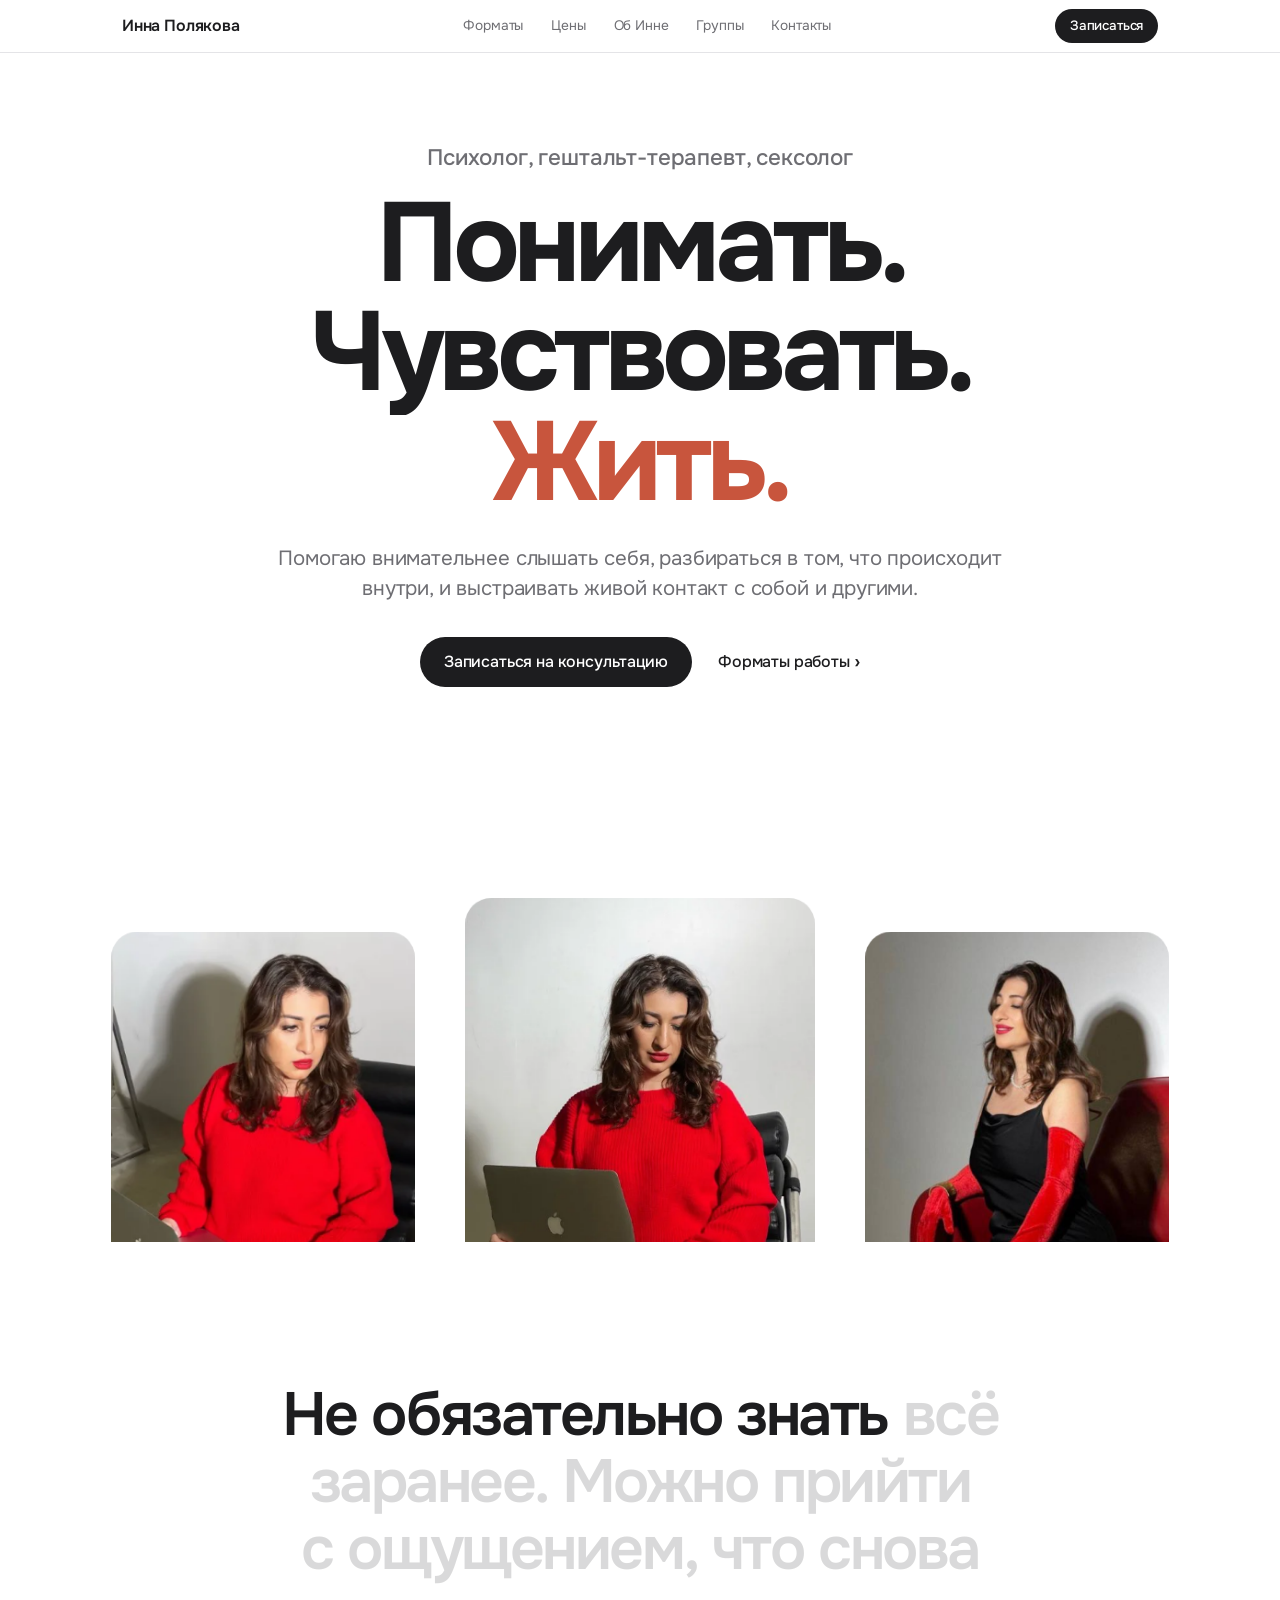
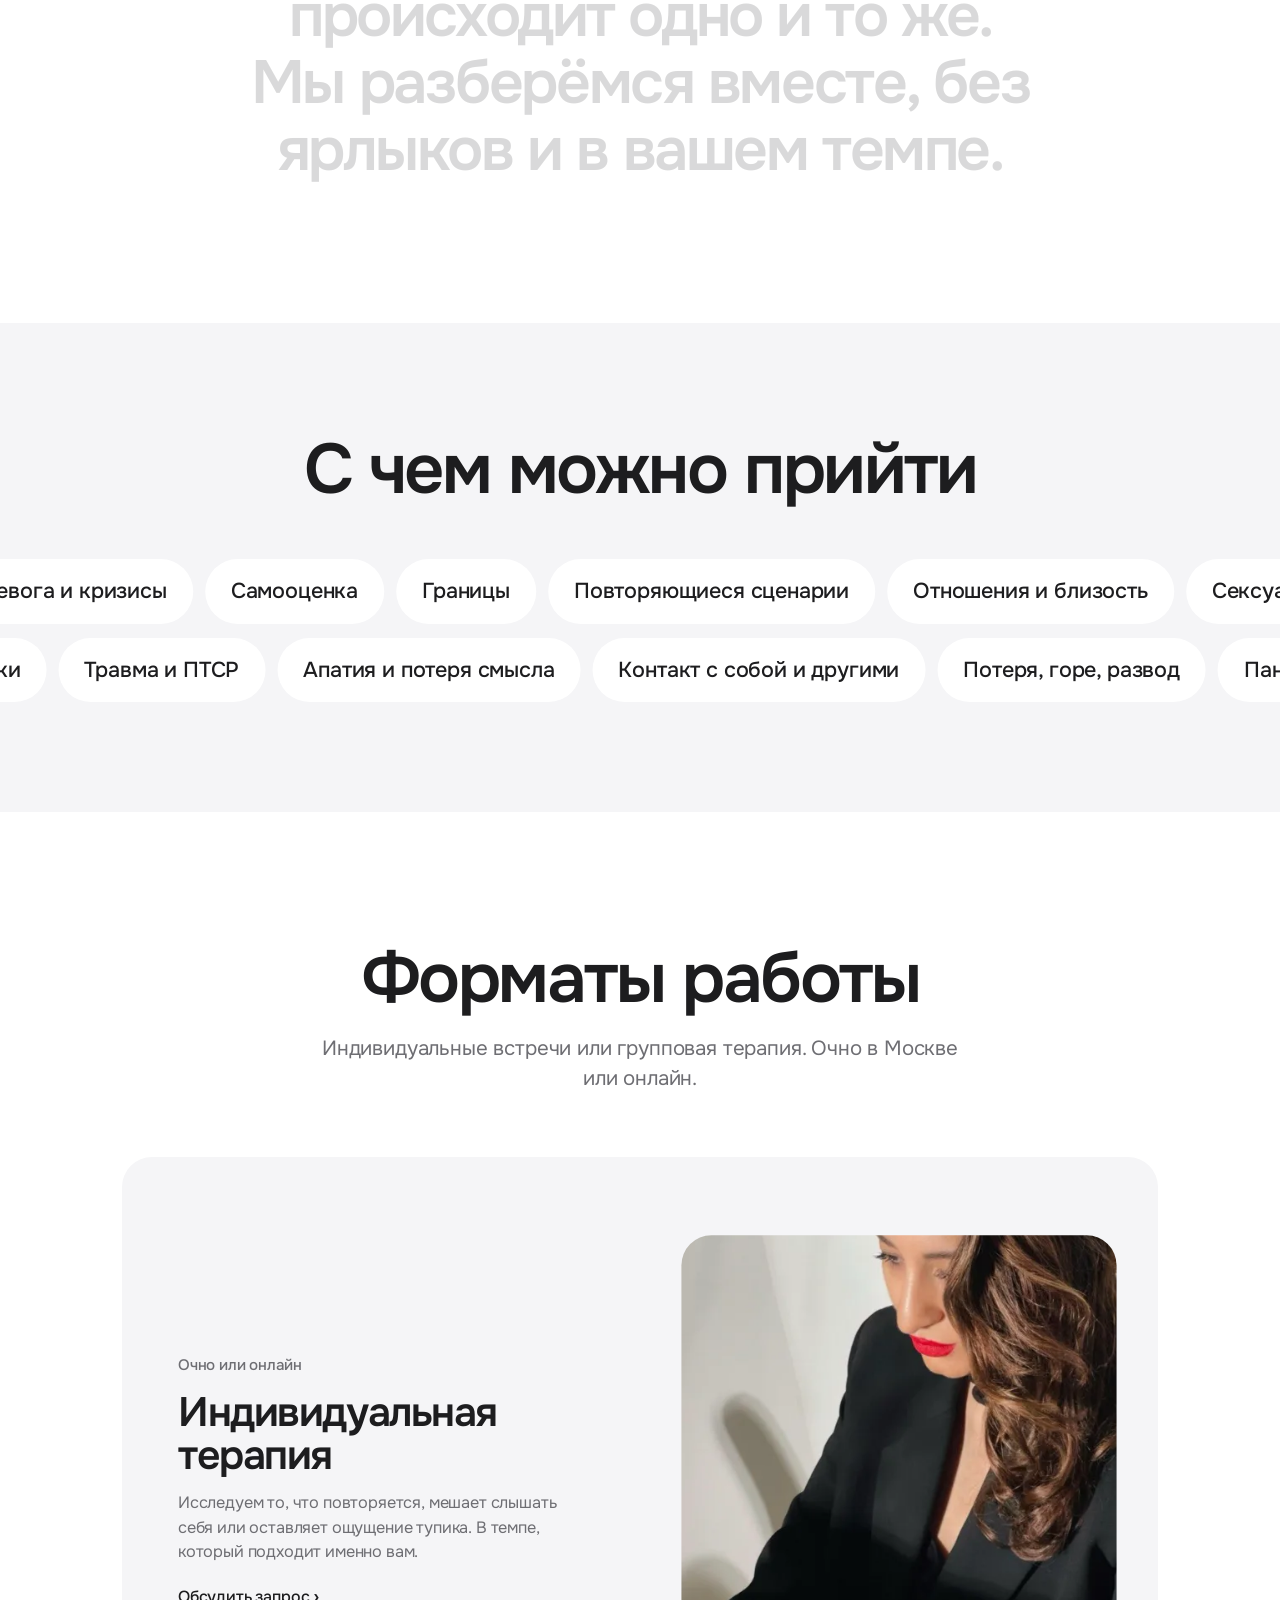
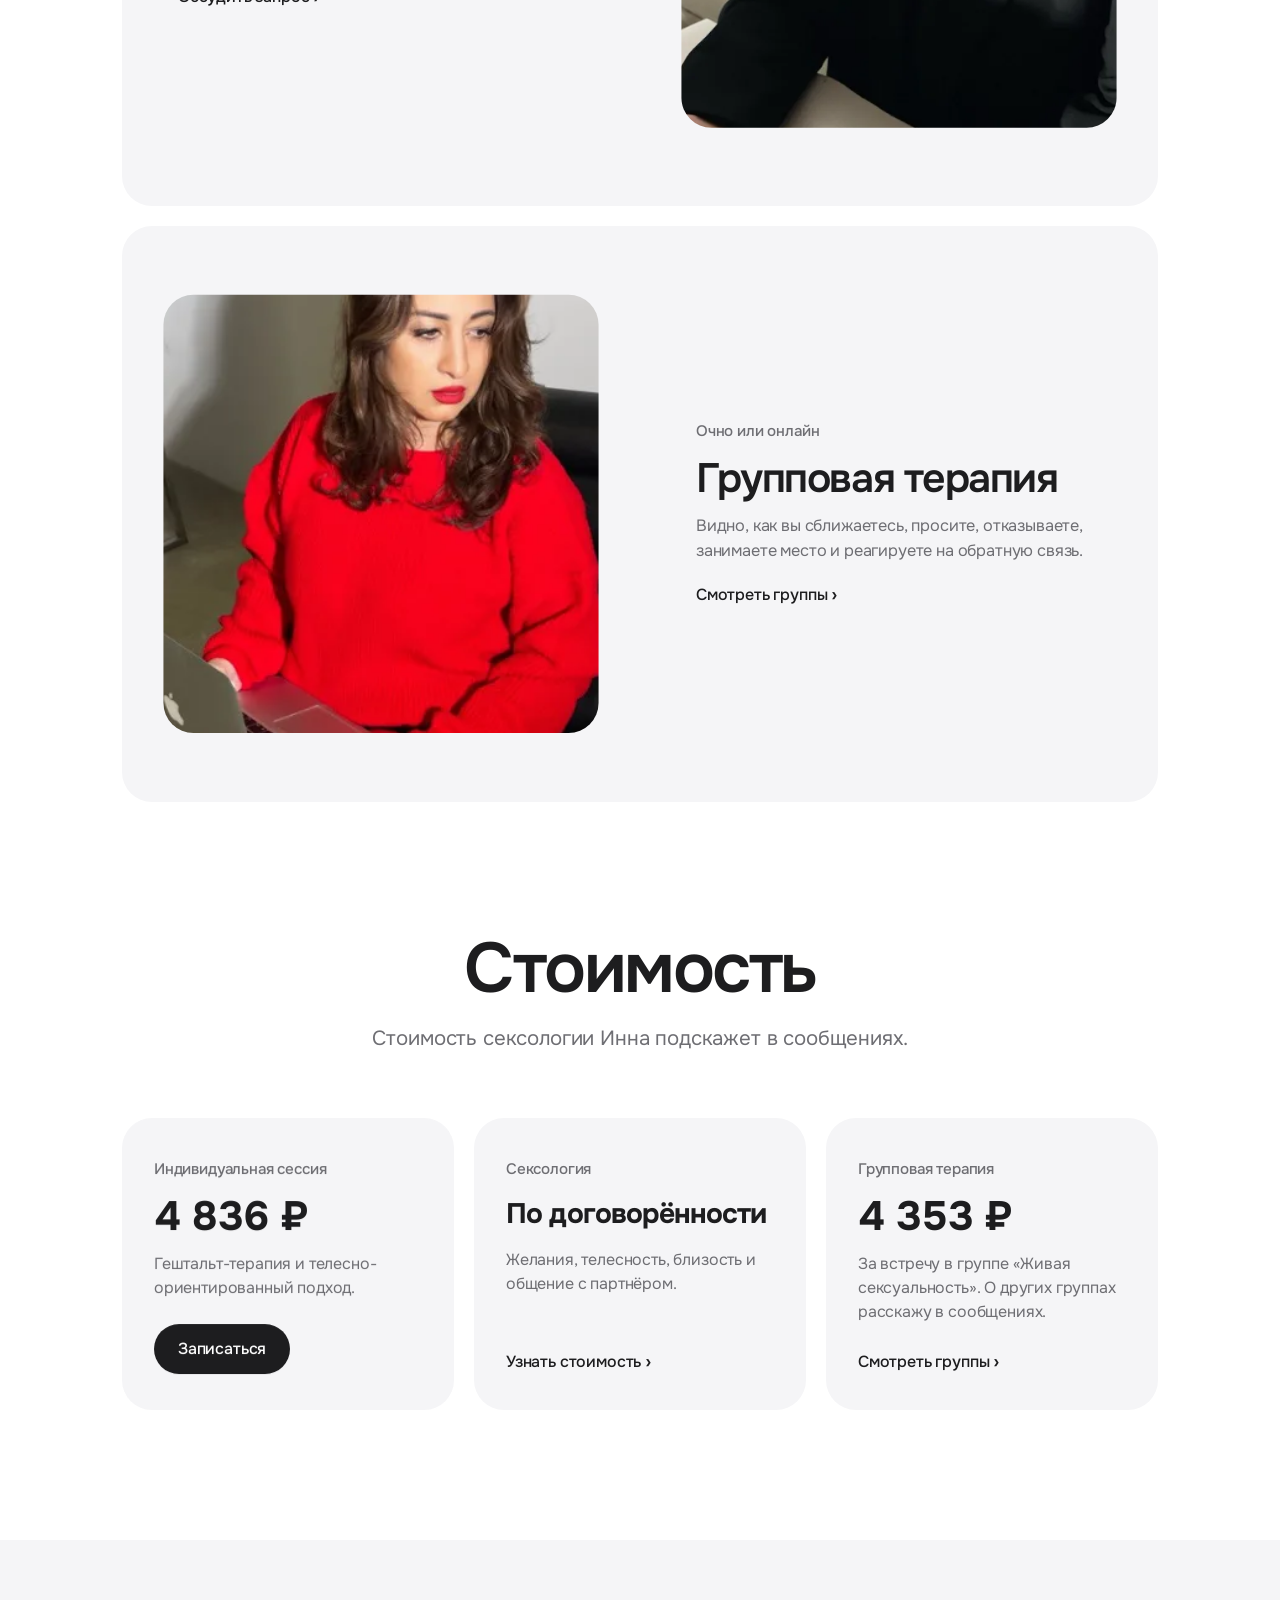
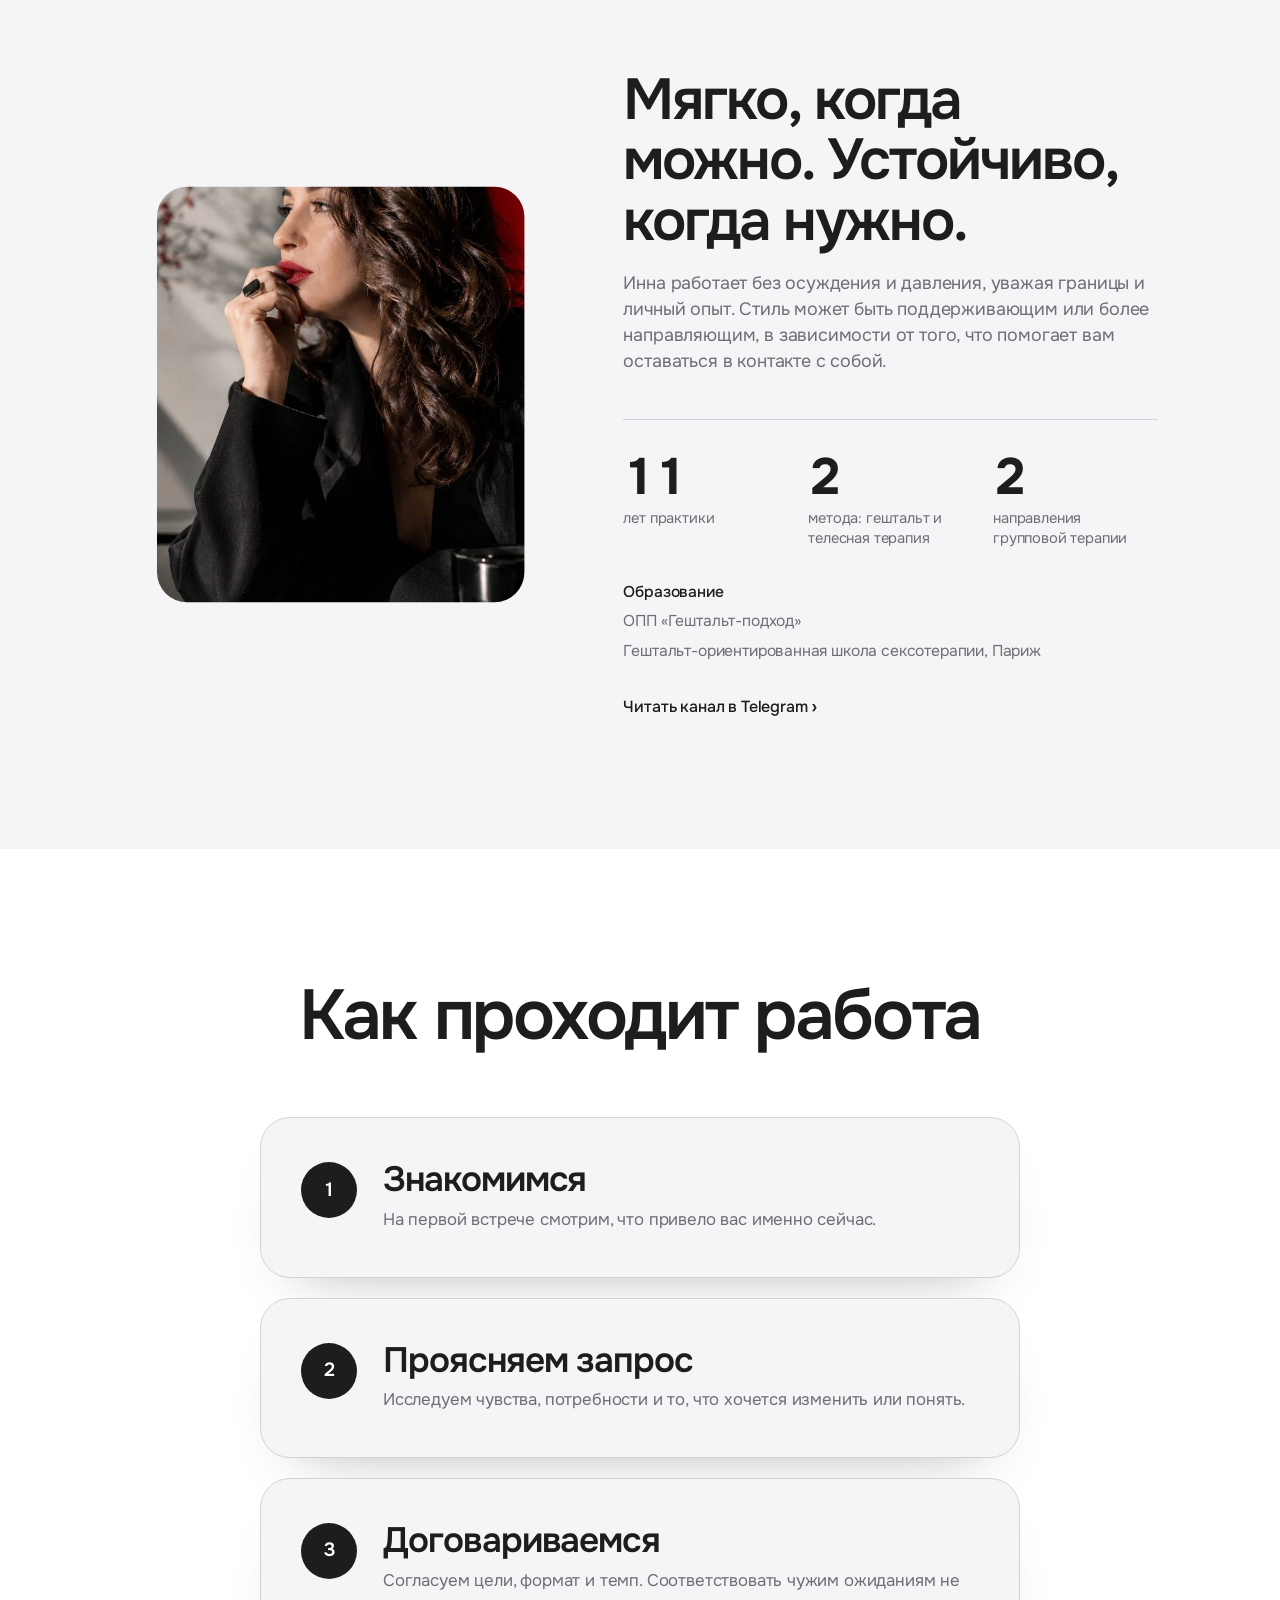
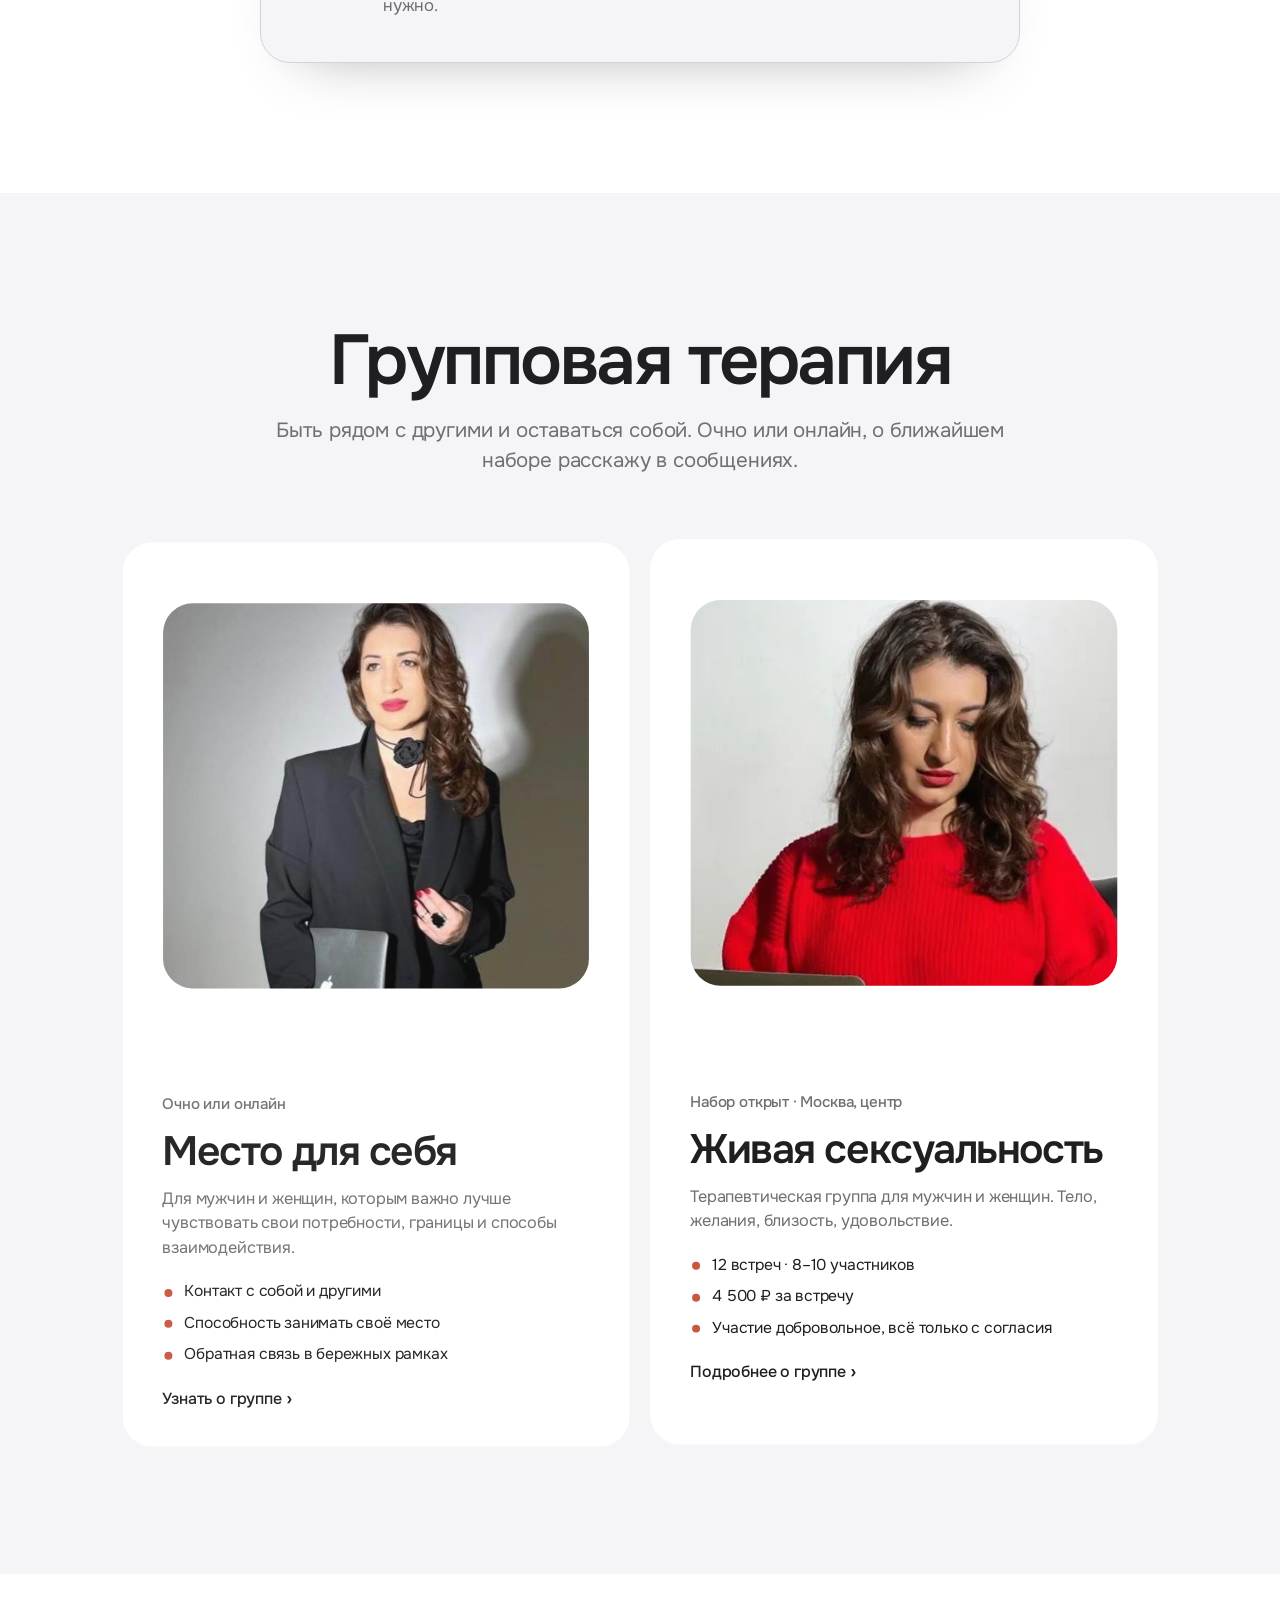
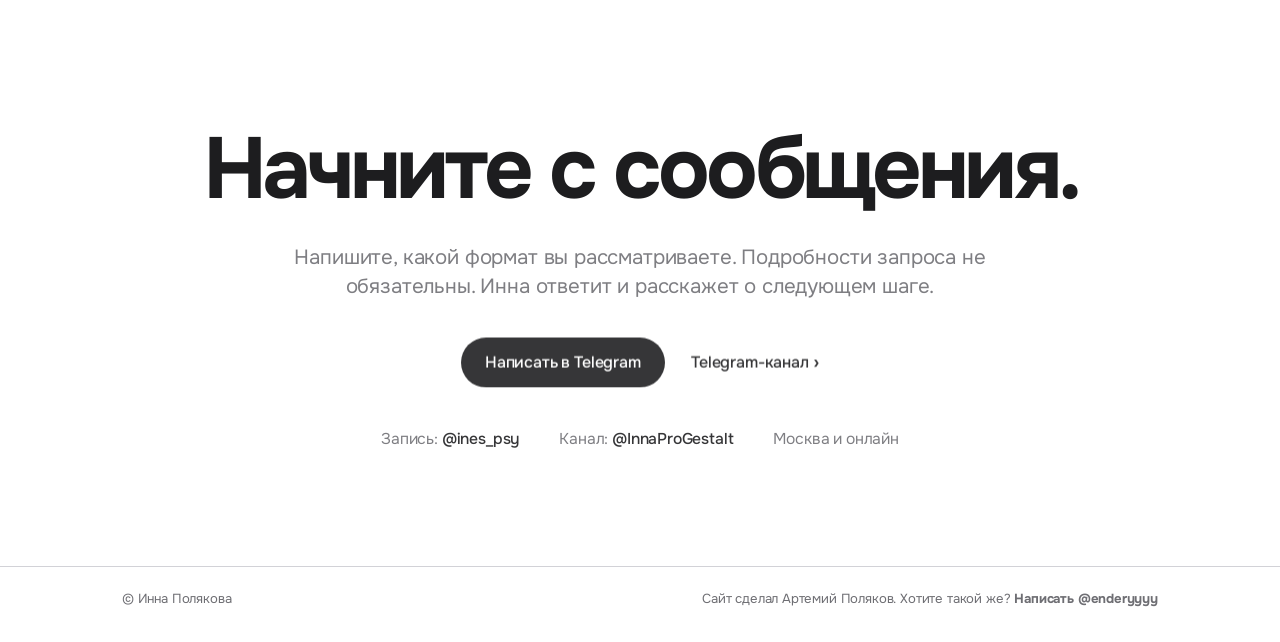
==== commit ab9bc396: "Add «Живая сексуальность» group page and update Groups block Co-Authored-By: Claude Opus 5.5 <norepl" ====
--- a/index.html
+++ b/index.html
@@ -293,7 +293,7 @@
     <div class="wrap">
       <div class="center">
         <h2 class="rise">Стоимость</h2>
-        <p class="sub rise">Стоимость сексологии и групп Инна подскажет в сообщениях.</p>
+        <p class="sub rise">Стоимость сексологии Инна подскажет в сообщениях.</p>
       </div>
       <div class="price-grid">
         <article class="price pop">
@@ -310,8 +310,8 @@
         </article>
         <article class="price pop">
           <span class="kind">Групповая терапия</span>
-          <b class="ask">По договорённости</b>
-          <p>Очно или онлайн. Стоимость зависит от группы и набора.</p>
+          <b><span class="count" data-to="4500">4 500</span> ₽</b>
+          <p>За встречу в группе «Живая сексуальность». О других группах расскажу в сообщениях.</p>
           <a class="link" href="#groups">Смотреть группы</a>
         </article>
       </div>
@@ -370,11 +370,11 @@
         <article class="tile pop">
           <div class="pic clip"><img src="img/inna-red.webp" alt="Инна Полякова" width="591" height="1042"></div>
           <div class="txt">
-            <span class="kind">Интимность без давления</span>
+            <span class="kind">Набор открыт · Москва, центр</span>
             <h3>Живая сексуальность</h3>
-            <p>О теле, желании и удовольствии с уважением к границам, темпу и опыту каждого участника.</p>
-            <ul class="points"><li>Раскрывать интимные подробности не нужно</li><li>Телесные упражнения не обязательны</li><li>Всё только с отдельного согласия</li></ul>
-            <a class="link" href="https://t.me/ines_psy" target="_blank" rel="noopener">Узнать о группе</a>
+            <p>Терапевтическая группа для мужчин и женщин. Тело, желания, близость, удовольствие.</p>
+            <ul class="points"><li>12 встреч · 8–10 участников</li><li>4 500 ₽ за встречу</li><li>Участие добровольное, всё только с согласия</li></ul>
+            <a class="link" href="/zhivaya-seksualnost/">Подробнее о группе</a>
           </div>
         </article>
       </div>
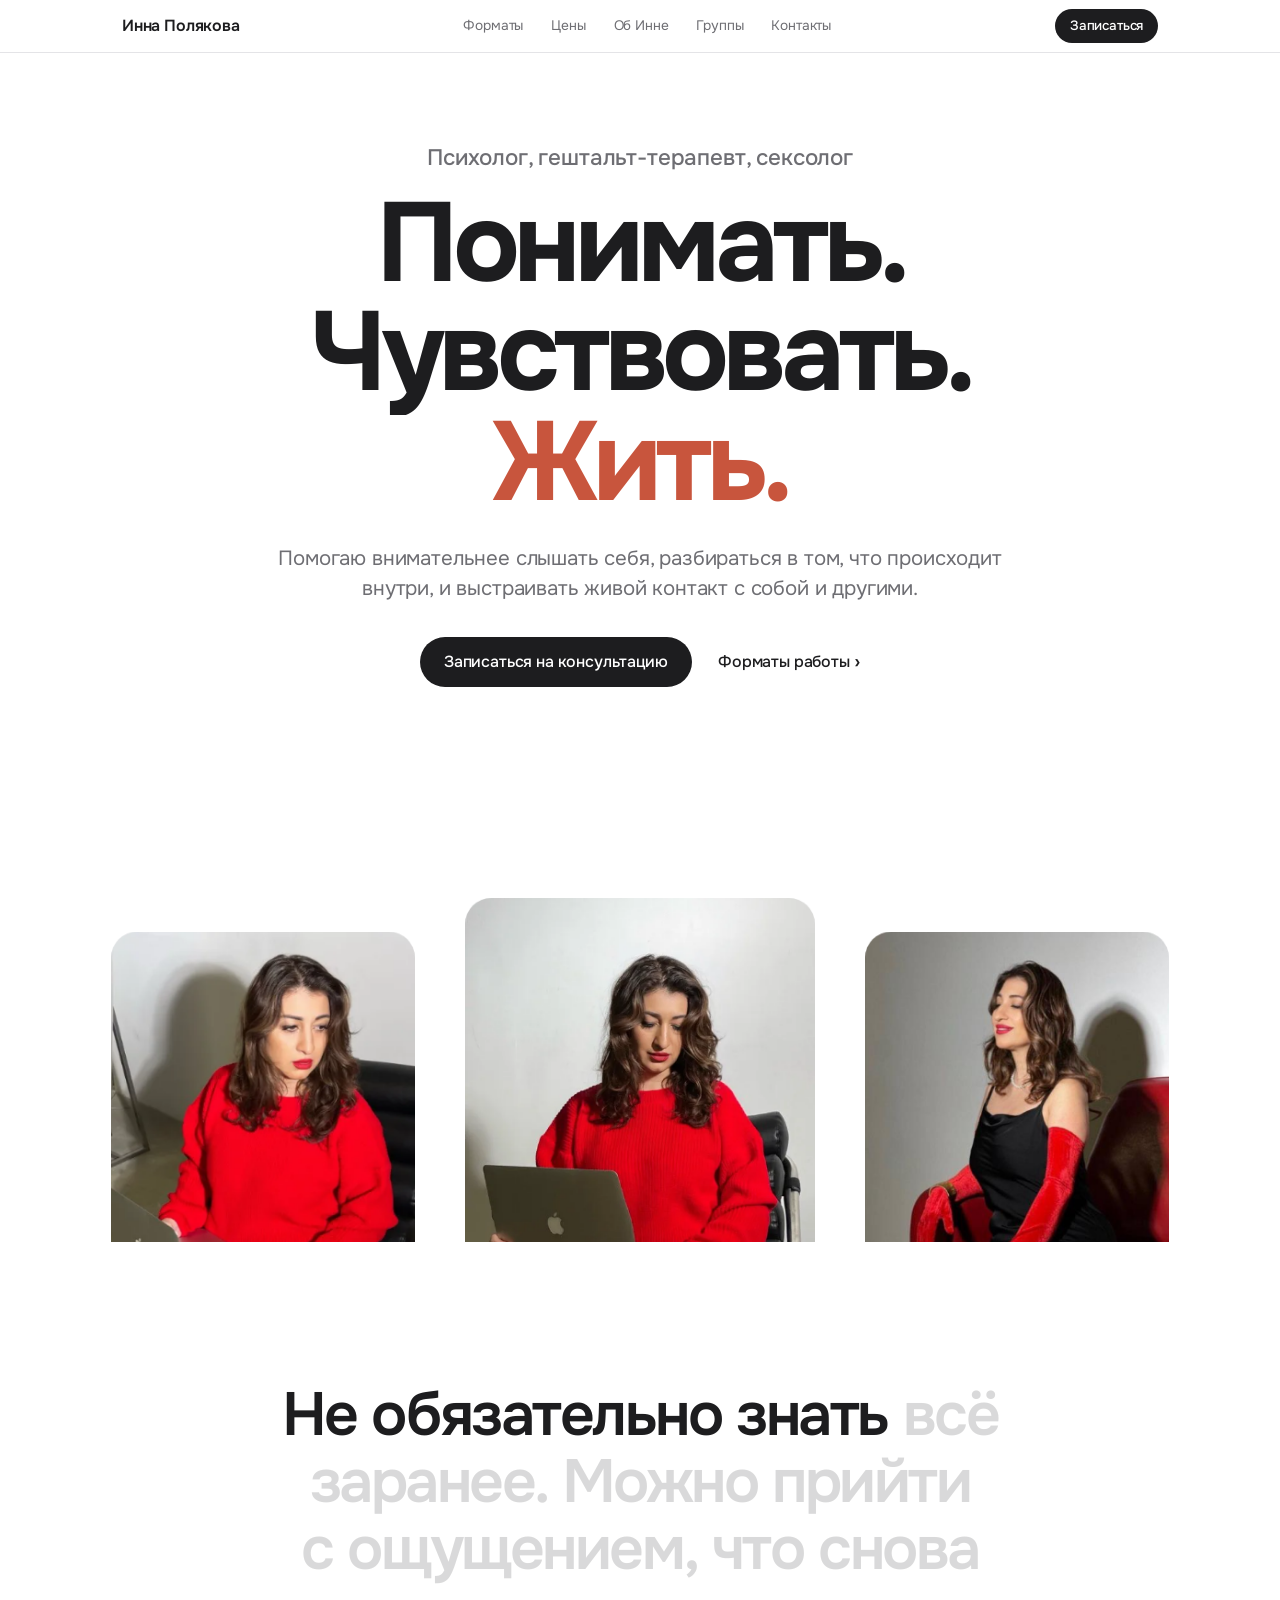
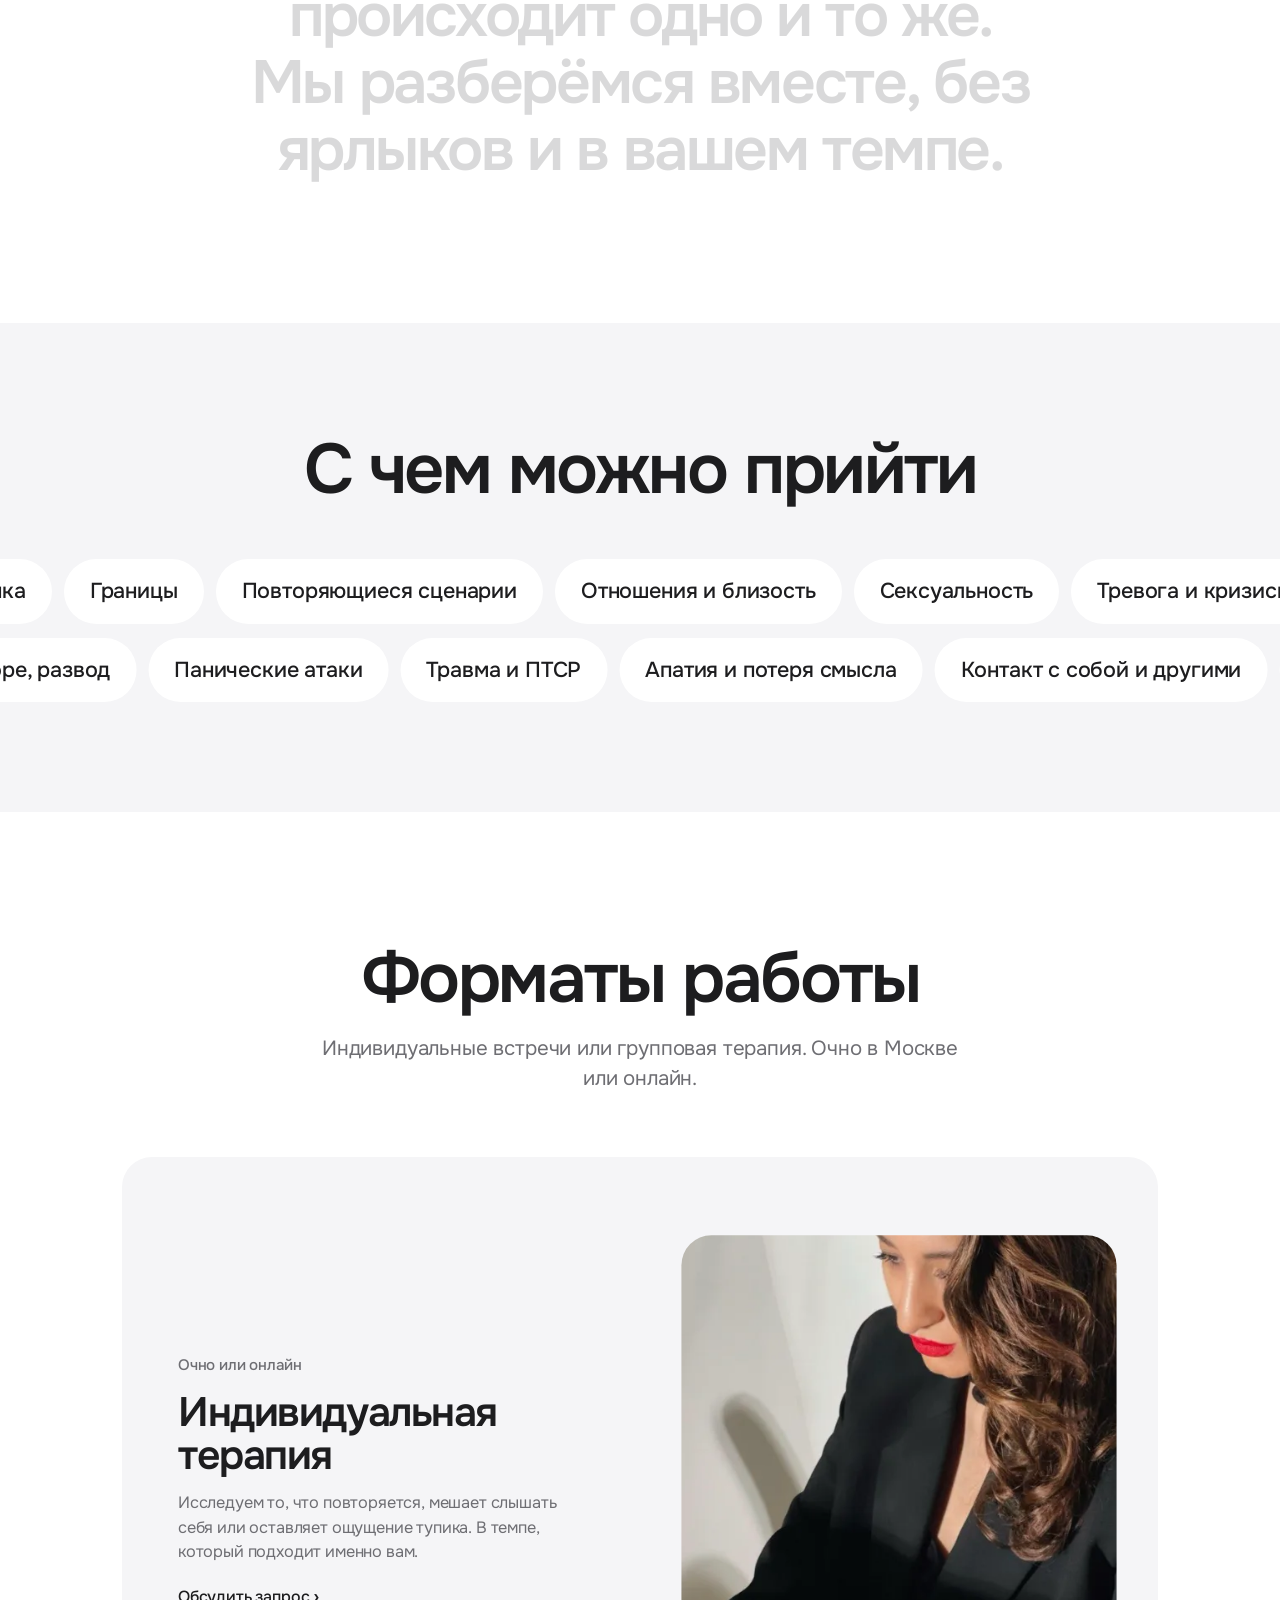
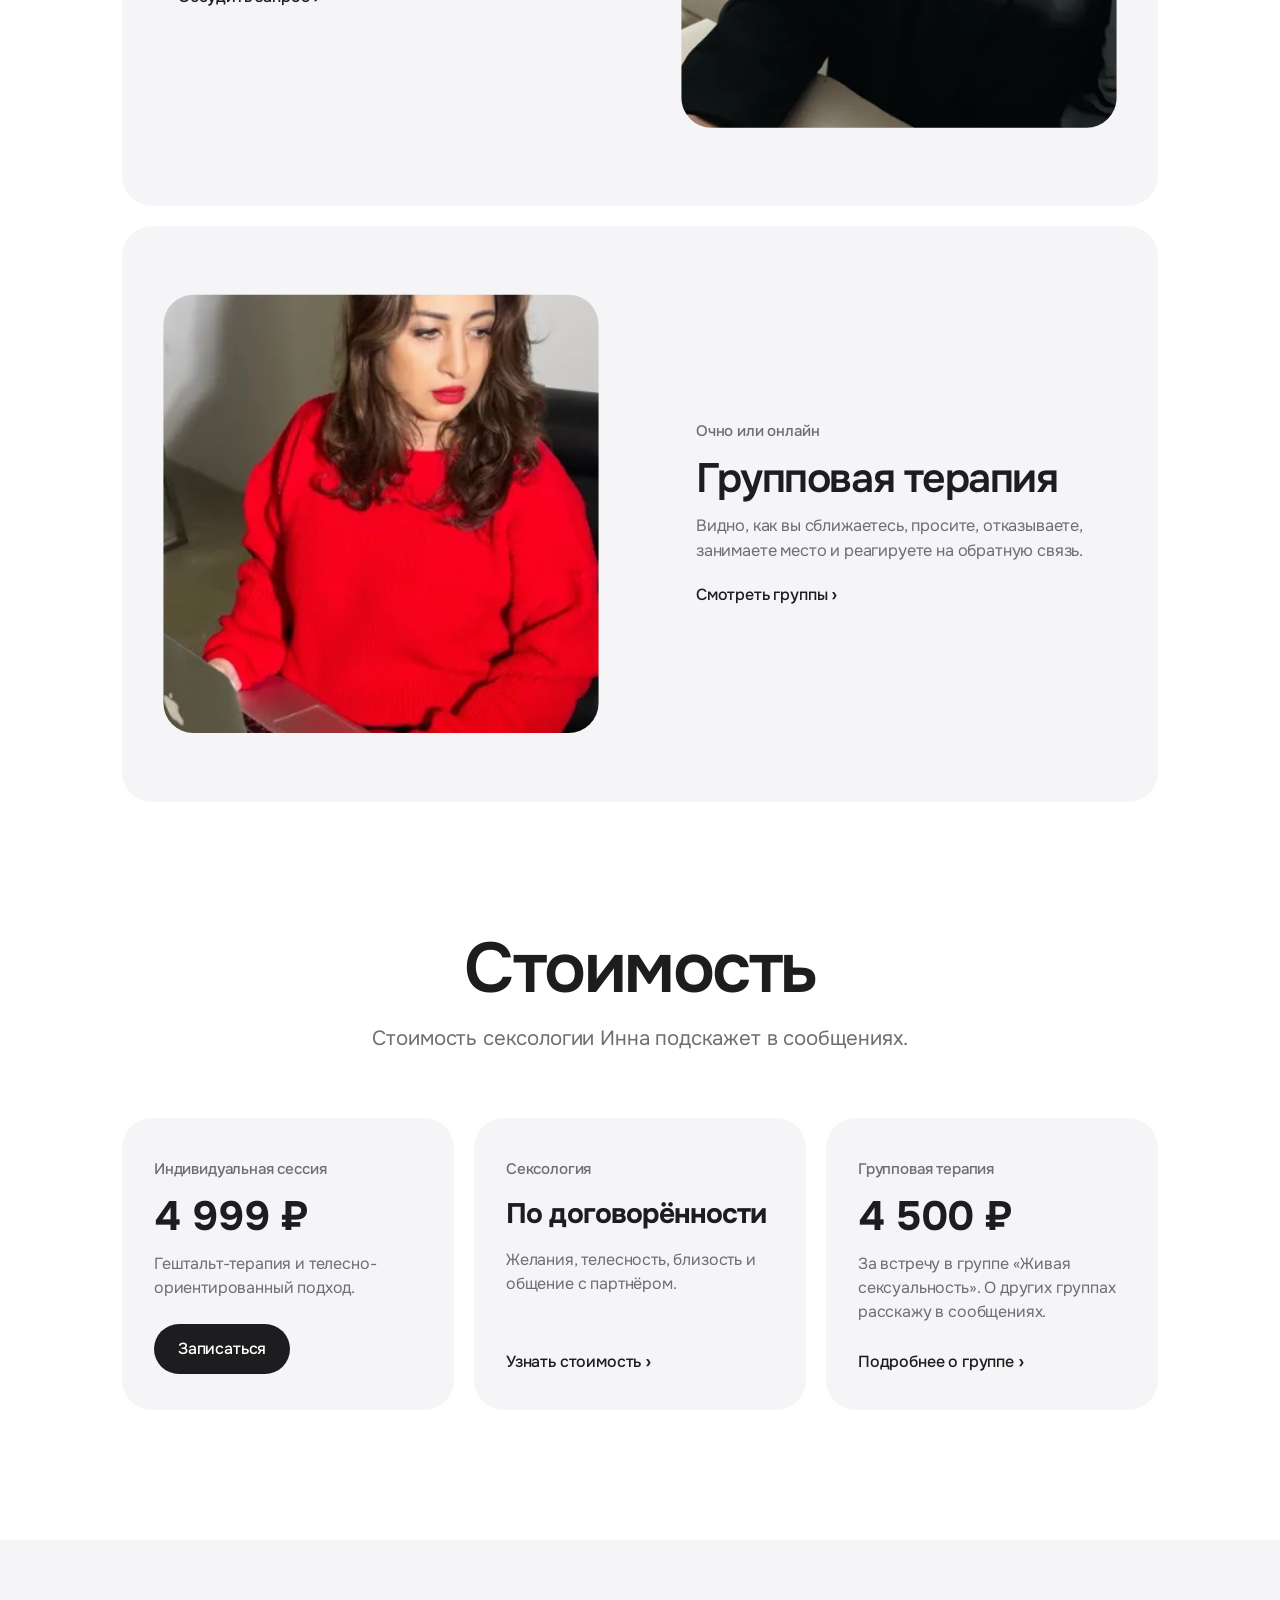
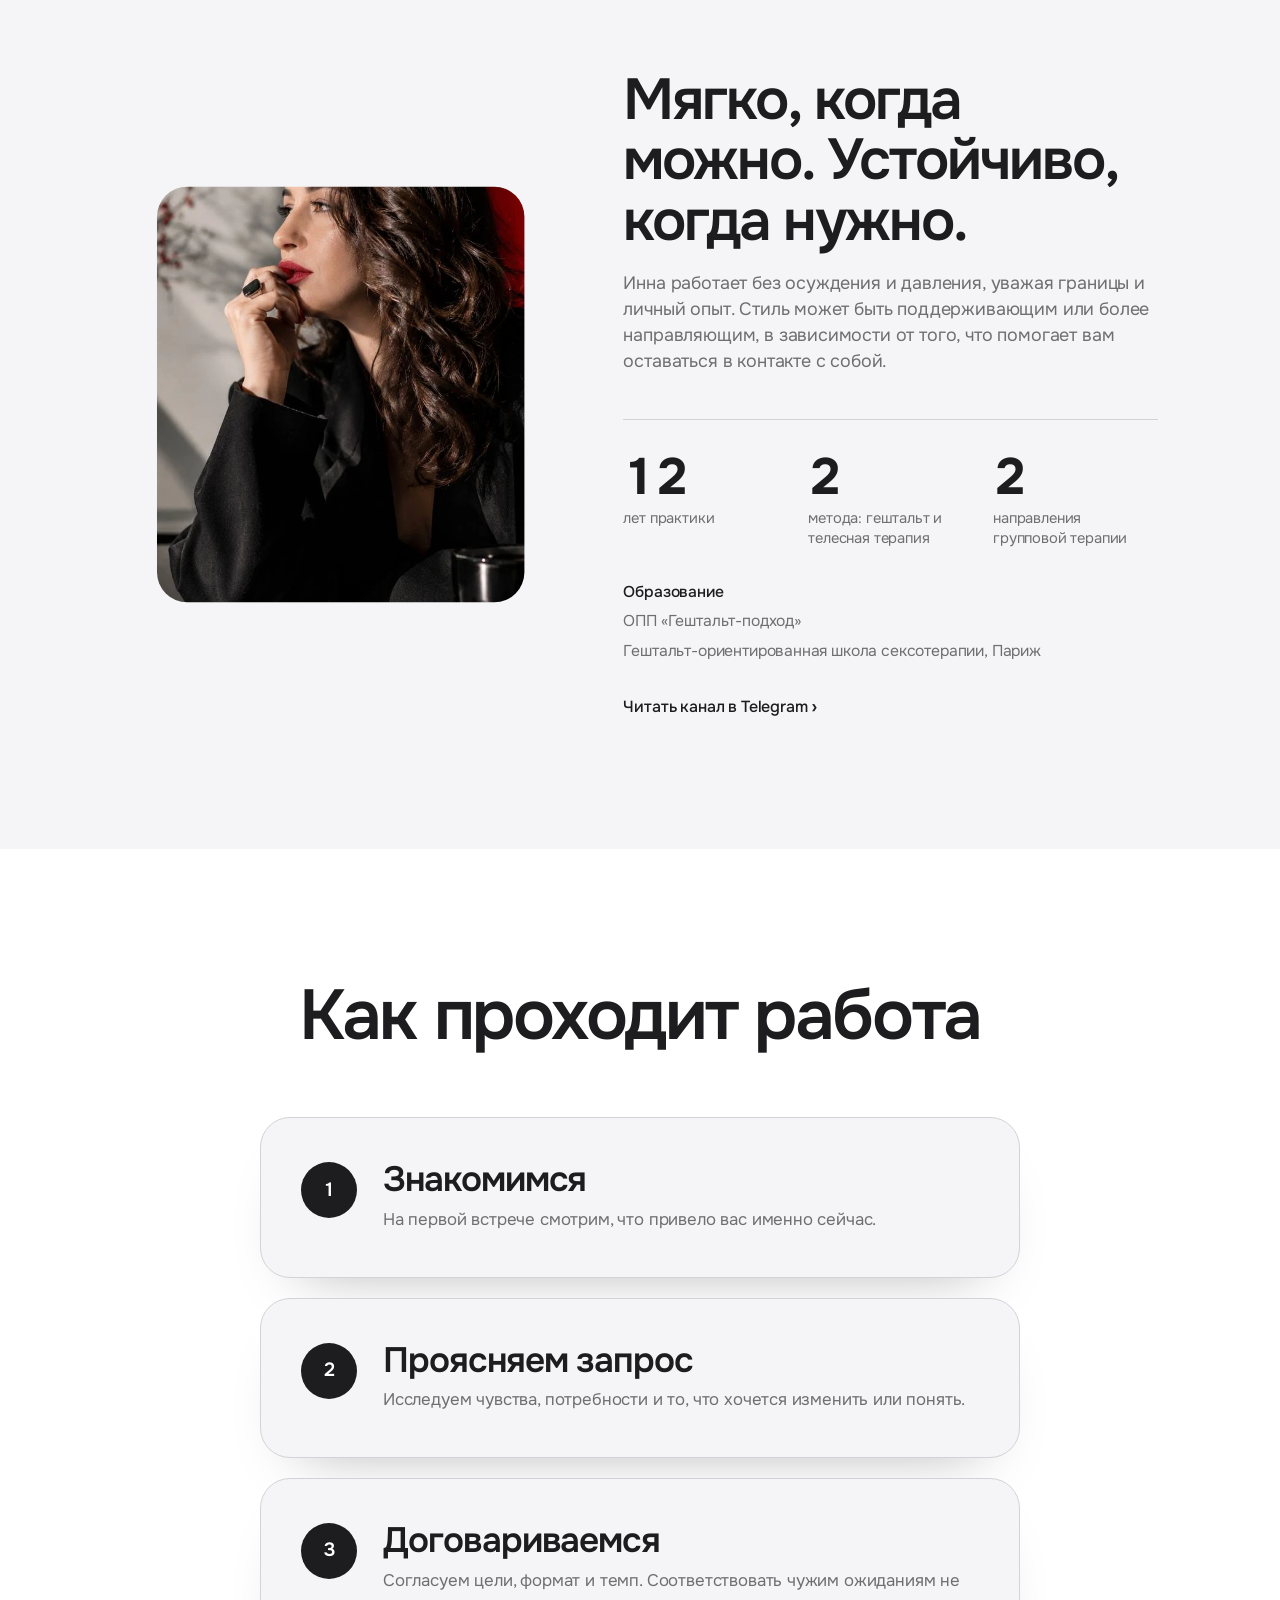
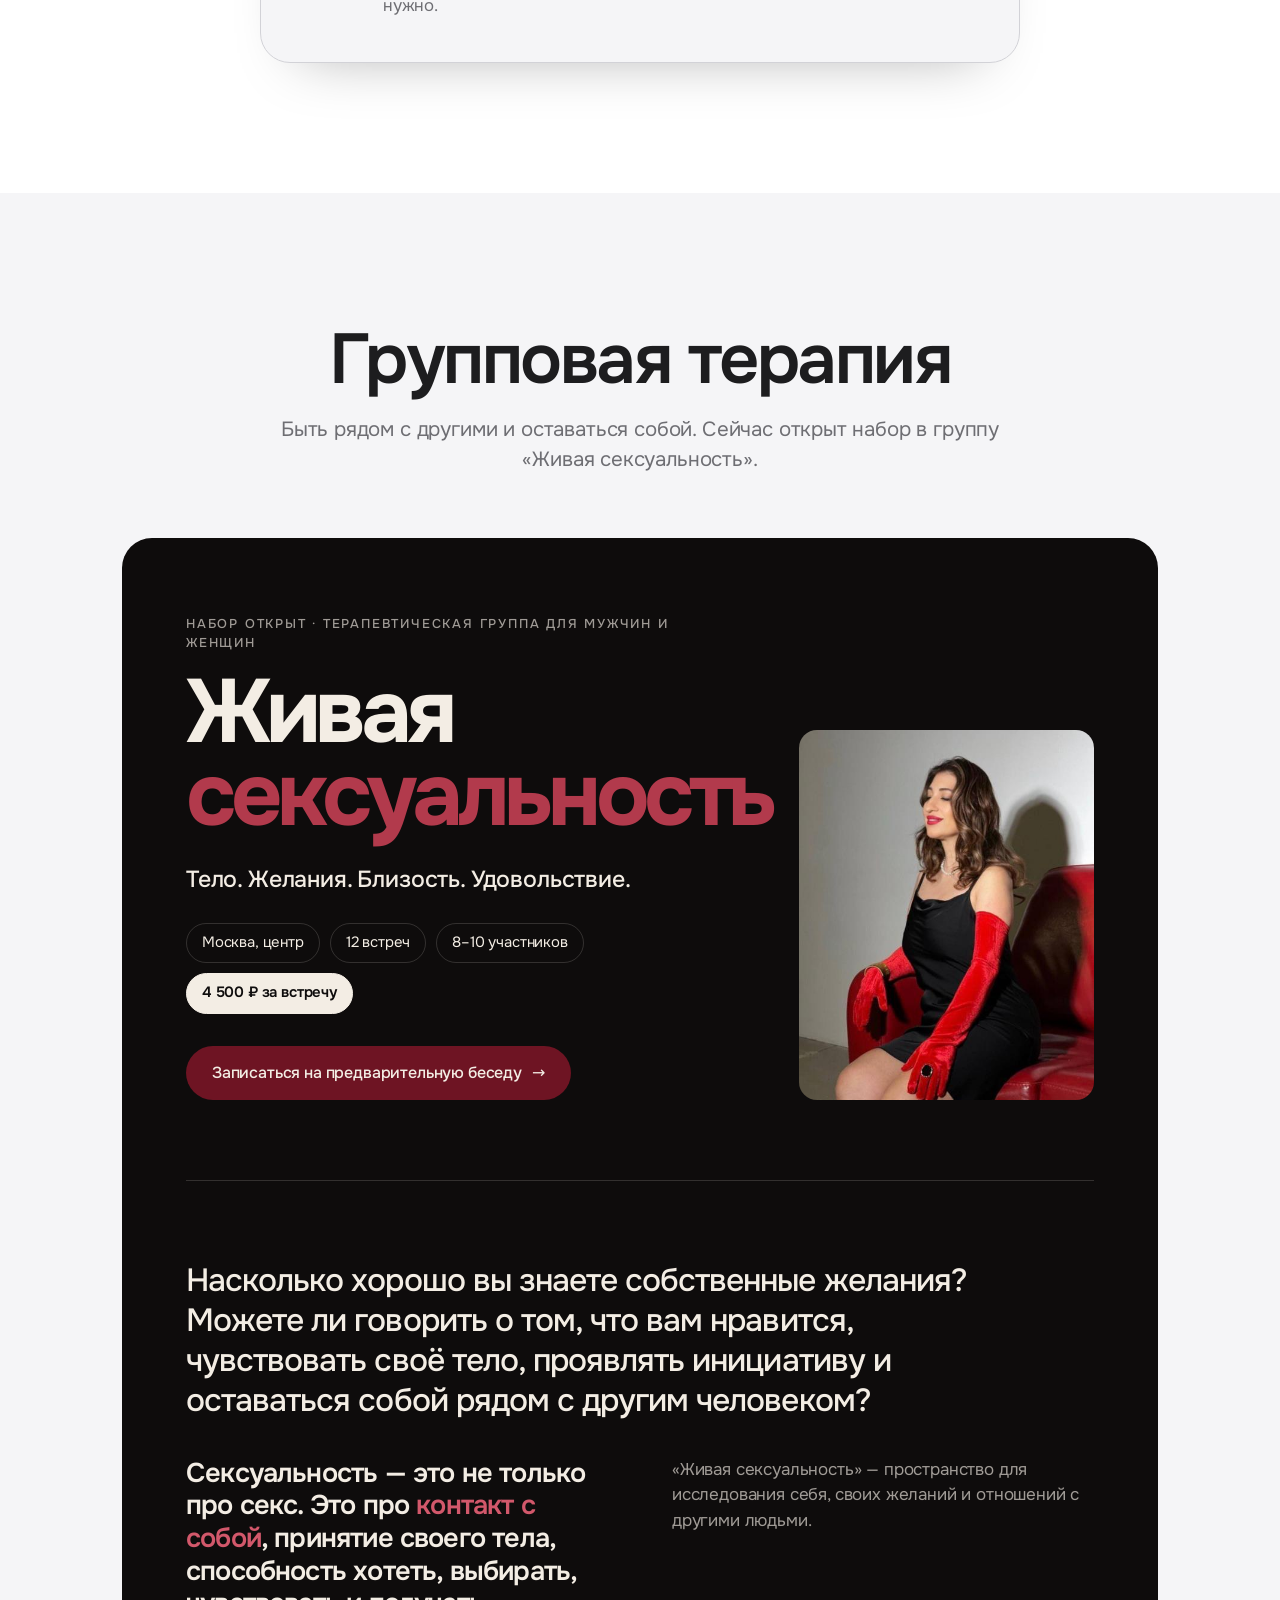
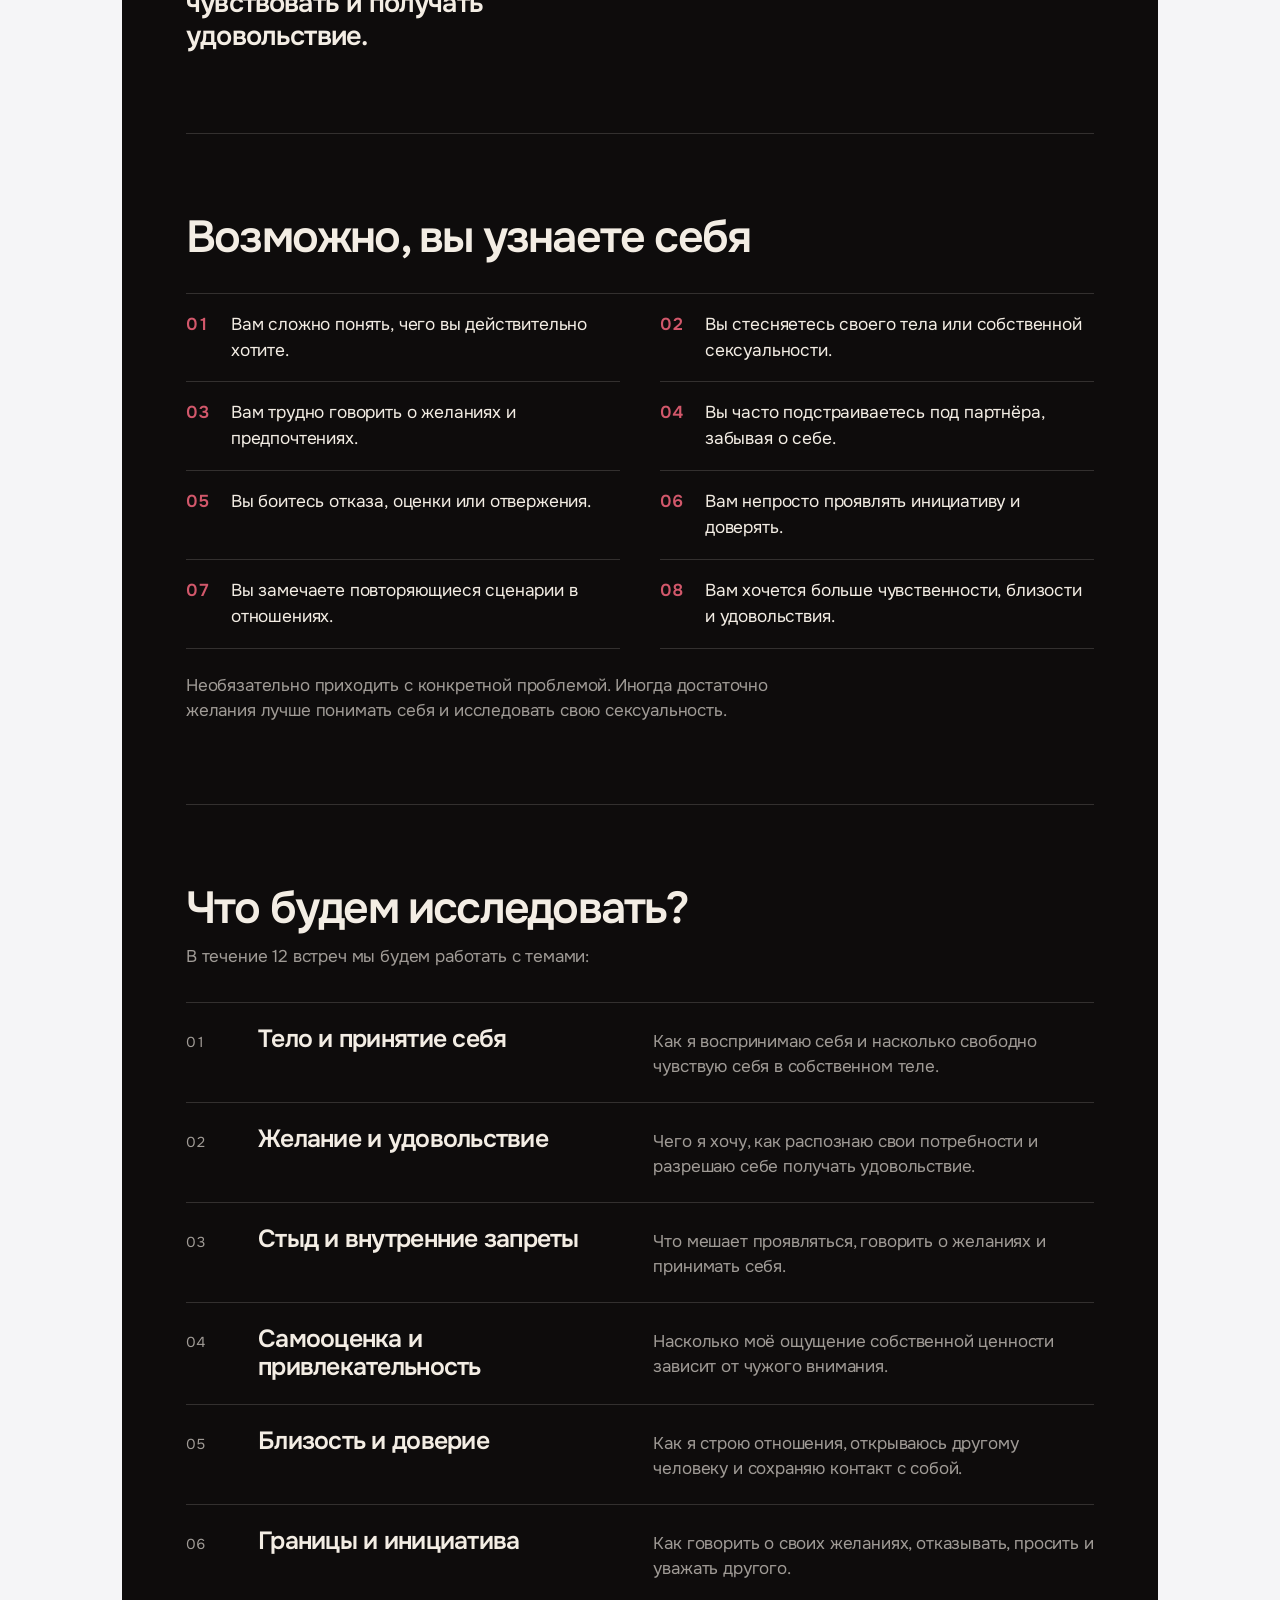
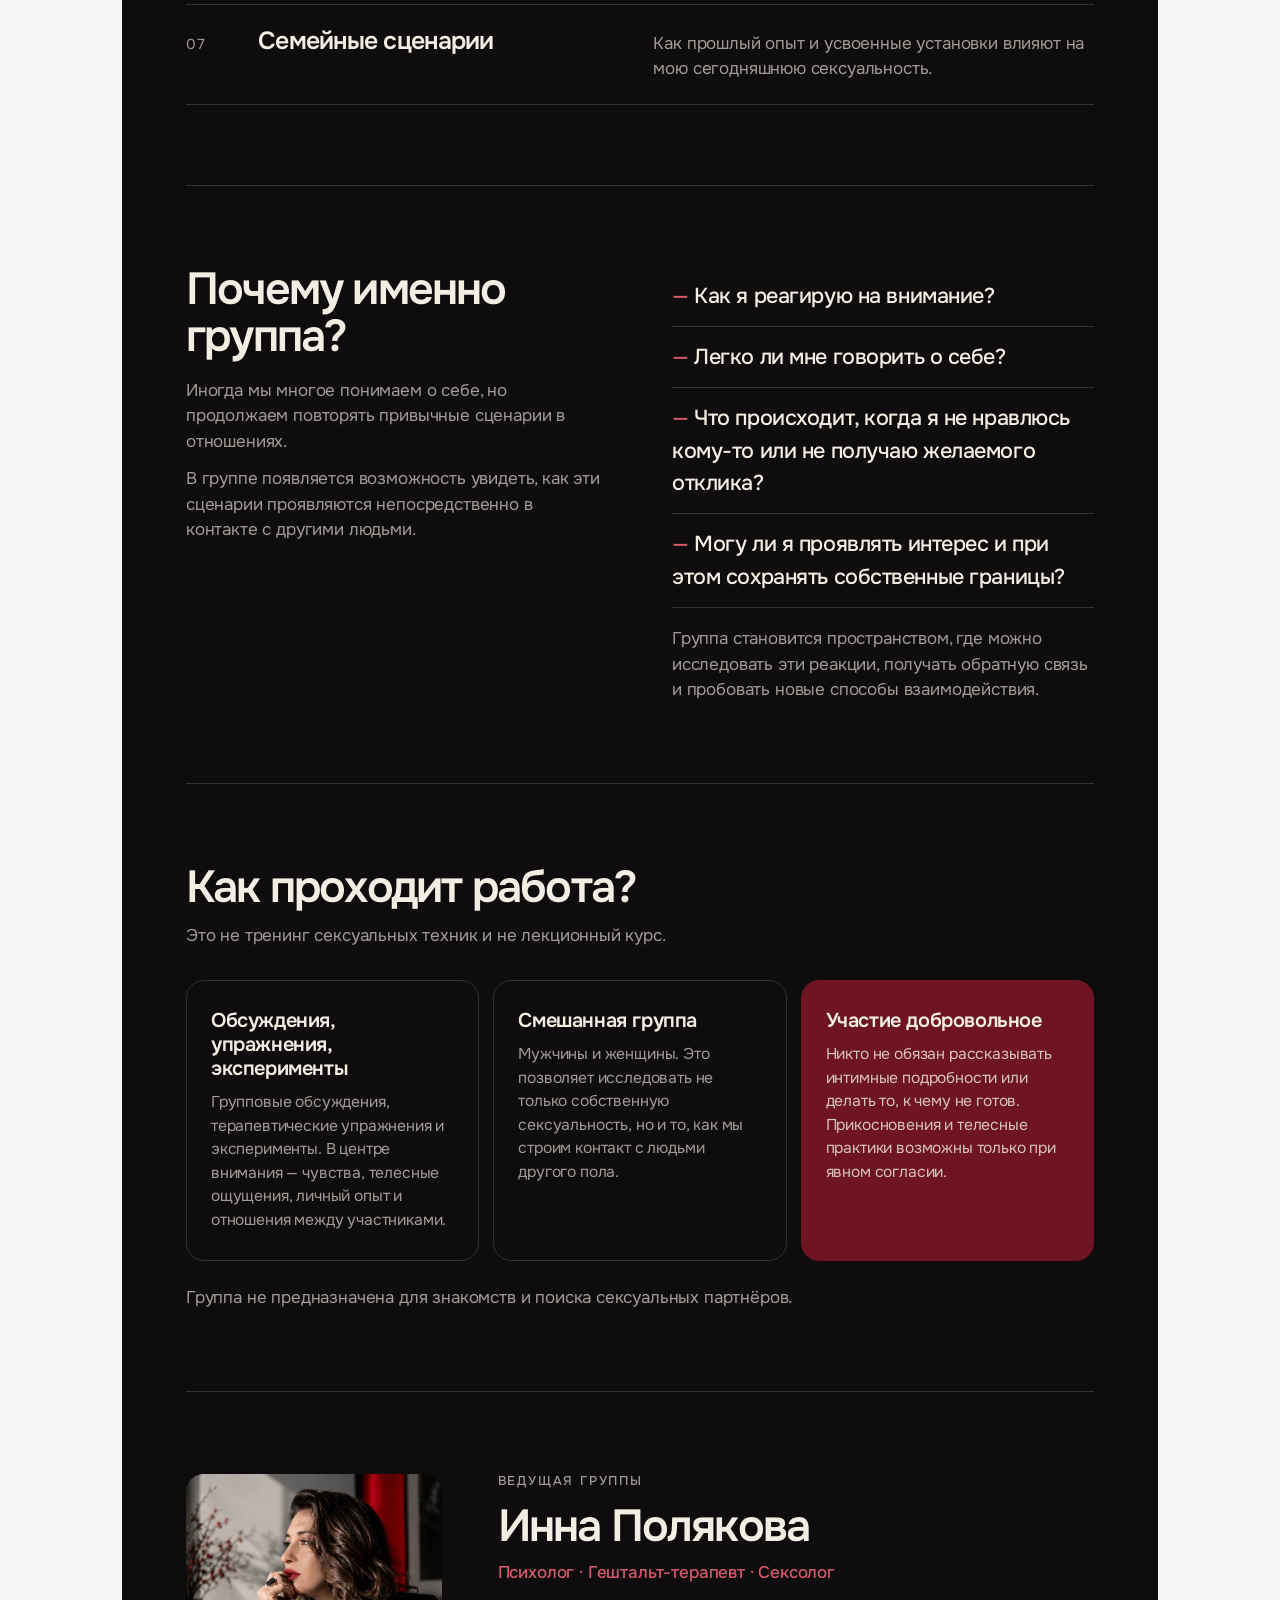
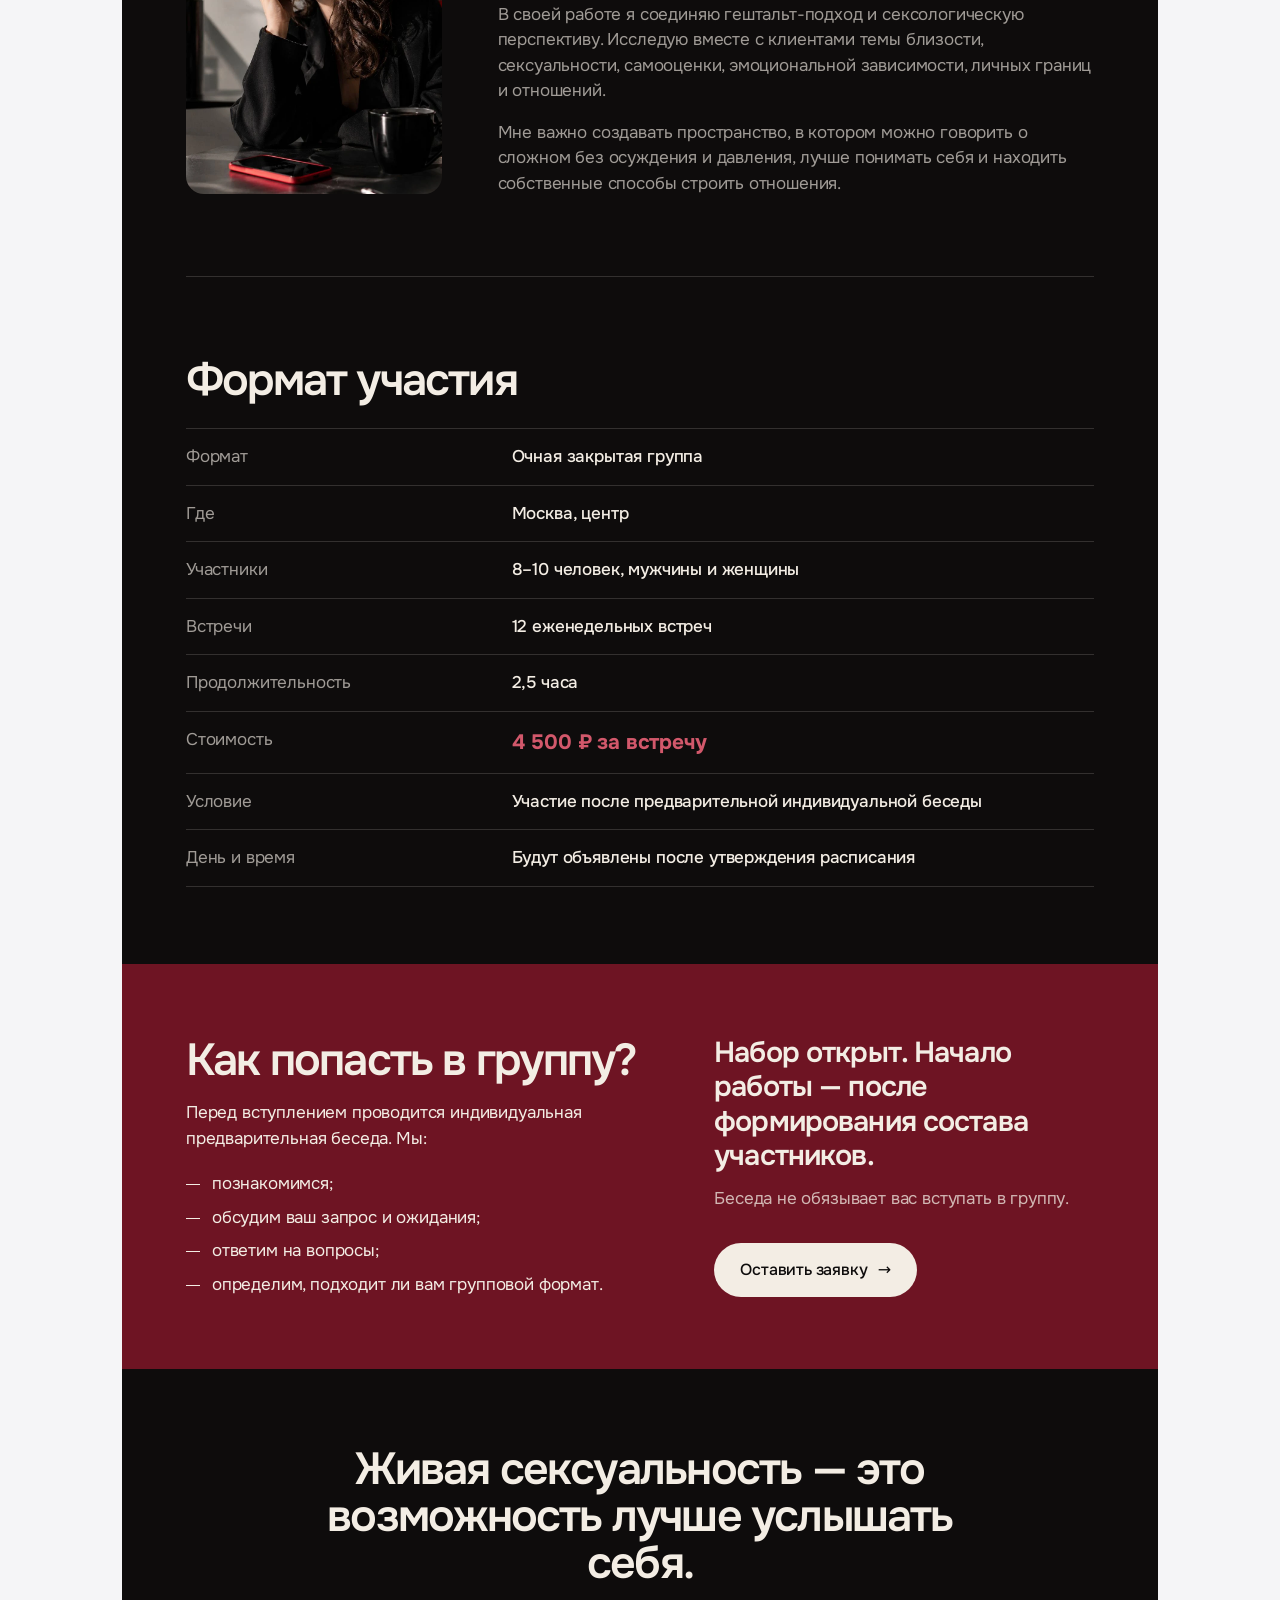
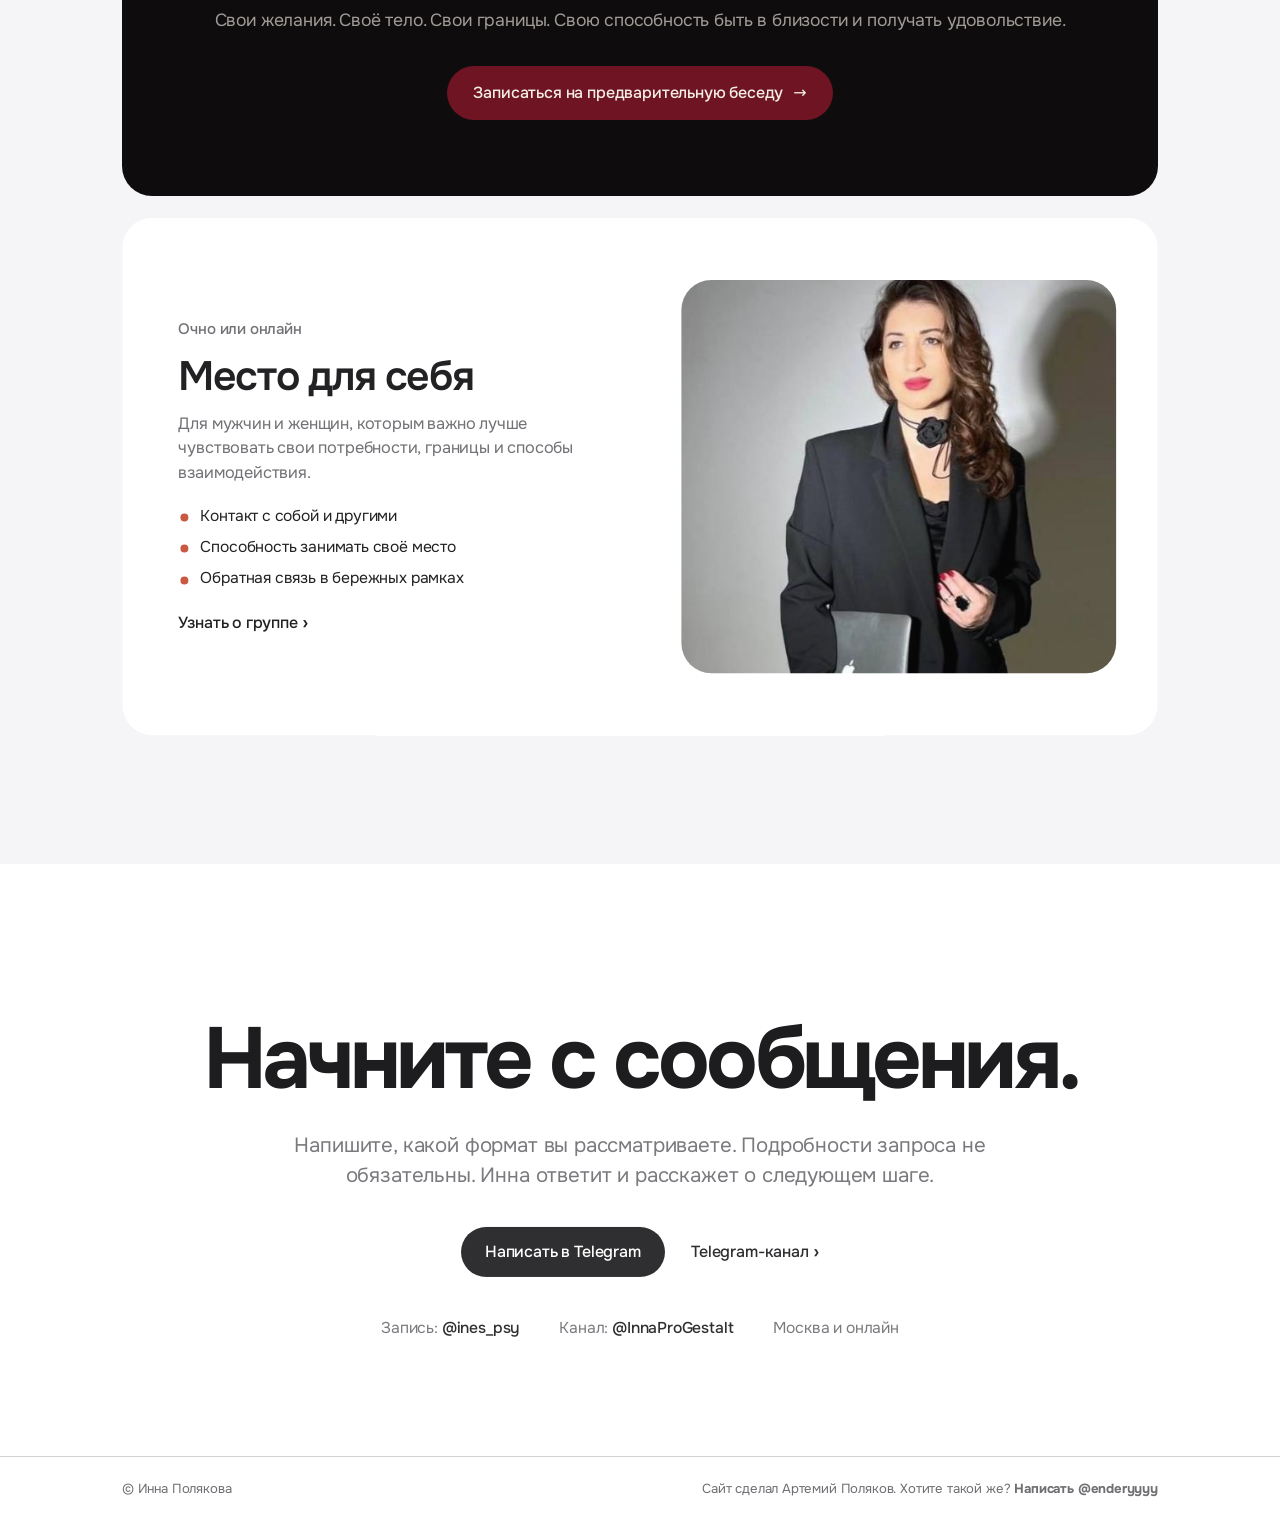
==== commit 5fc6abd2: "Move «Живая сексуальность» into the Groups section of the main page Co-Authored-By: Claude Opus 5.5 " ====
--- a/index.html
+++ b/index.html
@@ -195,6 +195,80 @@
 .groups ul.points li{padding-left:22px;position:relative;font-size:.98rem}
 .groups ul.points li::before{content:"";position:absolute;left:2px;top:.55em;width:8px;height:8px;border-radius:50%;background:var(--warm)}
 
+/* «Живая сексуальность»: black, milk and deep burgundy inside the Groups section */
+.zs{--ink:#0E0C0C;--milk:#F3EDE4;--wine:#6E1423;--wine-2:#8A1C2E;--soft:rgba(243,237,228,.64);--ln:rgba(243,237,228,.16);
+  margin-top:64px;background:var(--ink);color:var(--milk);border-radius:30px;overflow:hidden;scroll-margin-top:70px}
+.zs .in{padding:clamp(36px,6vw,80px) clamp(24px,5vw,72px)}
+.zs .lbl{font-size:.8rem;font-weight:500;letter-spacing:.14em;text-transform:uppercase;color:var(--soft)}
+.zs .soft{color:var(--soft)}
+.zs h3.big{font-size:clamp(2.6rem,7vw,6rem);font-weight:700;letter-spacing:-.06em;line-height:.92;margin-top:18px}
+.zs h3.big span{display:block}
+.zs h3.big span+span{color:#B23A4C}
+.zs h4{margin:0;font-size:clamp(1.8rem,3.6vw,2.8rem);font-weight:600;letter-spacing:-.04em;line-height:1.05}
+.zs .top{display:grid;grid-template-columns:minmax(0,1.3fr) minmax(0,.7fr);gap:clamp(28px,5vw,64px);align-items:end}
+.zs .top figure{margin:0;border-radius:18px;overflow:hidden}
+.zs .top figure img{width:100%;aspect-ratio:4/5;object-fit:cover;object-position:50% 15%}
+.zs .words{margin-top:26px;font-size:clamp(1.1rem,1.9vw,1.45rem);font-weight:500}
+.zs .facts{display:flex;flex-wrap:wrap;gap:10px;margin:26px 0 0;padding:0;list-style:none}
+.zs .facts li{border:1px solid var(--ln);border-radius:999px;padding:8px 15px;font-size:.93rem}
+.zs .facts li.pr{background:var(--milk);color:var(--ink);border-color:var(--milk);font-weight:600}
+.zs .zbtn{display:inline-flex;align-items:center;gap:10px;margin-top:32px;border-radius:999px;padding:15px 26px;font-size:1rem;font-weight:500;background:var(--wine);color:var(--milk);transition:background-color .25s}
+.zs .zbtn:hover{background:var(--wine-2)}
+.zs .zbtn.light{background:var(--milk);color:var(--ink)}
+.zs .zbtn::after{content:"→"}
+.zs .blk{padding-top:clamp(48px,7vw,80px);margin-top:clamp(48px,7vw,80px);border-top:1px solid var(--ln)}
+.zs .intro{font-size:clamp(1.35rem,2.6vw,2rem);font-weight:500;letter-spacing:-.03em;line-height:1.25;max-width:26em}
+.zs .two{display:grid;grid-template-columns:minmax(0,1fr) minmax(0,1fr);gap:clamp(24px,5vw,64px);margin-top:36px}
+.zs .two .lead{font-size:clamp(1.25rem,2.2vw,1.7rem);font-weight:600;letter-spacing:-.03em;line-height:1.2}
+.zs .two .lead em{font-style:normal;color:#D2586B}
+.zs ol,.zs ul.l{list-style:none;margin:0;padding:0}
+.zs .recog{display:grid;grid-template-columns:repeat(2,minmax(0,1fr));gap:0 40px;margin-top:32px;border-top:1px solid var(--ln)}
+.zs .recog li{display:grid;grid-template-columns:2.6em minmax(0,1fr);padding:18px 0;border-bottom:1px solid var(--ln);font-size:1.08rem}
+.zs .recog b{color:#D2586B;font-weight:600;font-variant-numeric:tabular-nums}
+.zs .note{margin-top:24px;max-width:38em}
+.zs .tl{margin-top:32px;border-top:1px solid var(--ln)}
+.zs .tl li{display:grid;grid-template-columns:2.6em minmax(0,1fr) minmax(0,1.2fr);gap:8px 28px;padding:22px 0;border-bottom:1px solid var(--ln);align-items:baseline}
+.zs .tl .n{color:var(--soft);font-size:.9rem;font-variant-numeric:tabular-nums}
+.zs .tl strong{font-size:clamp(1.2rem,2vw,1.55rem);font-weight:600;letter-spacing:-.03em;line-height:1.15}
+.zs .tl p{color:var(--soft)}
+.zs .qs{margin-top:24px}
+.zs .qs li{padding:14px 0;border-bottom:1px solid var(--ln);font-size:clamp(1.1rem,1.8vw,1.35rem);font-weight:500;letter-spacing:-.02em}
+.zs .qs li::before{content:"— ";color:#D2586B}
+.zs .cards{display:grid;grid-template-columns:repeat(3,minmax(0,1fr));gap:14px;margin-top:32px}
+.zs .card{border:1px solid var(--ln);border-radius:18px;padding:28px 24px;display:grid;gap:10px;align-content:start}
+.zs .card.w{background:var(--wine);border-color:var(--wine)}
+.zs .card.w p{color:rgba(243,237,228,.8)}
+.zs .card strong{font-size:1.25rem;font-weight:600;letter-spacing:-.02em;line-height:1.2}
+.zs .card p{color:var(--soft);font-size:.98rem}
+.zs .host{display:grid;grid-template-columns:minmax(0,.6fr) minmax(0,1.4fr);gap:clamp(24px,5vw,56px);align-items:center}
+.zs .host figure{margin:0;border-radius:18px;overflow:hidden}
+.zs .host figure img{width:100%;aspect-ratio:4/5;object-fit:cover;object-position:40% 25%}
+.zs .role{margin-top:10px;color:#D2586B;font-weight:500}
+.zs .host p.t{margin-top:16px;color:var(--soft)}
+.zs dl{margin:24px 0 0;border-top:1px solid var(--ln)}
+.zs dl div{display:grid;grid-template-columns:minmax(0,.7fr) minmax(0,1.3fr);gap:12px;padding:15px 0;border-bottom:1px solid var(--ln)}
+.zs dt{color:var(--soft)}
+.zs dd{margin:0;font-weight:500}
+.zs dd.pr{font-size:1.3rem;font-weight:700;color:#D2586B}
+.zs .join{background:var(--wine);padding:clamp(36px,6vw,72px) clamp(24px,5vw,72px);display:grid;grid-template-columns:minmax(0,1.1fr) minmax(0,.9fr);gap:clamp(24px,5vw,64px);align-items:end}
+.zs .join ul.l{margin-top:20px;display:grid;gap:8px}
+.zs .join ul.l li{padding-left:26px;position:relative}
+.zs .join ul.l li::before{content:"";position:absolute;left:0;top:.75em;width:14px;height:1px;background:var(--milk)}
+.zs .join .open{font-size:clamp(1.3rem,2.3vw,1.8rem);font-weight:600;letter-spacing:-.03em;line-height:1.2}
+.zs .join .soft{color:rgba(243,237,228,.75);margin-top:12px}
+.zs .end{text-align:center}
+.zs .end h4{max-width:16em;margin:0 auto}
+.zs .end p{margin-top:20px;color:var(--soft);font-size:1.1rem}
+.groups .other{margin-top:20px}
+@media (max-width:820px){
+  .zs .top,.zs .two,.zs .host,.zs .join{grid-template-columns:minmax(0,1fr)}
+  .zs .top figure,.zs .host figure{max-width:360px}
+  .zs .recog,.zs .cards{grid-template-columns:minmax(0,1fr)}
+  .zs .tl li{grid-template-columns:2.2em minmax(0,1fr)}
+  .zs .tl p{grid-column:2}
+}
+@media (max-width:520px){.zs dl div{grid-template-columns:minmax(0,1fr);gap:2px}.zs{border-radius:22px}}
+
 /* cta */
 .cta{padding-block:150px 120px;overflow:hidden}
 .cta h2{font-size:clamp(2.8rem,7vw,5.4rem);font-weight:700;letter-spacing:-.05em}
@@ -312,7 +386,7 @@
           <span class="kind">Групповая терапия</span>
           <b><span class="count" data-to="4500">4 500</span> ₽</b>
           <p>За встречу в группе «Живая сексуальность». О других группах расскажу в сообщениях.</p>
-          <a class="link" href="#groups">Смотреть группы</a>
+          <a class="link" href="#zhivaya-seksualnost">Подробнее о группе</a>
         </article>
       </div>
     </div>
@@ -354,11 +428,135 @@
     <div class="wrap">
       <div class="center">
         <h2 class="rise">Групповая терапия</h2>
-        <p class="sub rise">Быть рядом с другими и оставаться собой. Очно или онлайн, о ближайшем наборе расскажу в сообщениях.</p>
-      </div>
-      <div class="tiles">
-        <article class="tile pop">
-          <div class="pic clip"><img src="img/inna-blazer.jpg" alt="Инна в чёрном жакете" width="732" height="818"></div>
+        <p class="sub rise">Быть рядом с другими и оставаться собой. Сейчас открыт набор в группу «Живая сексуальность».</p>
+      </div>
+
+      <article class="zs pop" id="zhivaya-seksualnost">
+        <div class="in">
+          <div class="top">
+            <div>
+              <p class="lbl">Набор открыт · Терапевтическая группа для мужчин и женщин</p>
+              <h3 class="big"><span>Живая</span><span>сексуальность</span></h3>
+              <p class="words">Тело. Желания. Близость. Удовольствие.</p>
+              <ul class="facts"><li>Москва, центр</li><li>12 встреч</li><li>8–10 участников</li><li class="pr">4 500 ₽ за встречу</li></ul>
+              <a class="zbtn" href="https://t.me/ines_psy" target="_blank" rel="noopener">Записаться на предварительную беседу</a>
+            </div>
+            <figure><img src="img/inna-gloves.jpg" alt="Инна Полякова в чёрном платье и красных перчатках" width="492" height="629" loading="lazy"></figure>
+          </div>
+
+          <div class="blk">
+            <p class="intro">Насколько хорошо вы знаете собственные желания? Можете ли говорить о том, что вам нравится, чувствовать своё тело, проявлять инициативу и оставаться собой рядом с другим человеком?</p>
+            <div class="two">
+              <p class="lead">Сексуальность — это не только про секс. Это про <em>контакт с собой</em>, принятие своего тела, способность хотеть, выбирать, чувствовать и получать удовольствие.</p>
+              <p class="soft">«Живая сексуальность» — пространство для исследования себя, своих желаний и отношений с другими людьми.</p>
+            </div>
+          </div>
+
+          <div class="blk">
+            <h4>Возможно, вы узнаете себя</h4>
+            <ol class="recog">
+              <li><b>01</b><span>Вам сложно понять, чего вы действительно хотите.</span></li>
+              <li><b>02</b><span>Вы стесняетесь своего тела или собственной сексуальности.</span></li>
+              <li><b>03</b><span>Вам трудно говорить о желаниях и предпочтениях.</span></li>
+              <li><b>04</b><span>Вы часто подстраиваетесь под партнёра, забывая о себе.</span></li>
+              <li><b>05</b><span>Вы боитесь отказа, оценки или отвержения.</span></li>
+              <li><b>06</b><span>Вам непросто проявлять инициативу и доверять.</span></li>
+              <li><b>07</b><span>Вы замечаете повторяющиеся сценарии в отношениях.</span></li>
+              <li><b>08</b><span>Вам хочется больше чувственности, близости и удовольствия.</span></li>
+            </ol>
+            <p class="note soft">Необязательно приходить с конкретной проблемой. Иногда достаточно желания лучше понимать себя и исследовать свою сексуальность.</p>
+          </div>
+
+          <div class="blk">
+            <h4>Что будем исследовать?</h4>
+            <p class="soft" style="margin-top:12px">В течение 12 встреч мы будем работать с темами:</p>
+            <ol class="tl">
+              <li><span class="n">01</span><strong>Тело и принятие себя</strong><p>Как я воспринимаю себя и насколько свободно чувствую себя в собственном теле.</p></li>
+              <li><span class="n">02</span><strong>Желание и удовольствие</strong><p>Чего я хочу, как распознаю свои потребности и разрешаю себе получать удовольствие.</p></li>
+              <li><span class="n">03</span><strong>Стыд и внутренние запреты</strong><p>Что мешает проявляться, говорить о желаниях и принимать себя.</p></li>
+              <li><span class="n">04</span><strong>Самооценка и привлекательность</strong><p>Насколько моё ощущение собственной ценности зависит от чужого внимания.</p></li>
+              <li><span class="n">05</span><strong>Близость и доверие</strong><p>Как я строю отношения, открываюсь другому человеку и сохраняю контакт с собой.</p></li>
+              <li><span class="n">06</span><strong>Границы и инициатива</strong><p>Как говорить о своих желаниях, отказывать, просить и уважать другого.</p></li>
+              <li><span class="n">07</span><strong>Семейные сценарии</strong><p>Как прошлый опыт и усвоенные установки влияют на мою сегодняшнюю сексуальность.</p></li>
+            </ol>
+          </div>
+
+          <div class="blk two" style="margin-top:clamp(48px,7vw,80px)">
+            <div>
+              <h4>Почему именно группа?</h4>
+              <p class="soft" style="margin-top:18px">Иногда мы многое понимаем о себе, но продолжаем повторять привычные сценарии в отношениях.</p>
+              <p class="soft" style="margin-top:12px">В группе появляется возможность увидеть, как эти сценарии проявляются непосредственно в контакте с другими людьми.</p>
+            </div>
+            <div>
+              <ul class="l qs">
+                <li>Как я реагирую на внимание?</li>
+                <li>Легко ли мне говорить о себе?</li>
+                <li>Что происходит, когда я не нравлюсь кому-то или не получаю желаемого отклика?</li>
+                <li>Могу ли я проявлять интерес и при этом сохранять собственные границы?</li>
+              </ul>
+              <p class="soft" style="margin-top:18px">Группа становится пространством, где можно исследовать эти реакции, получать обратную связь и пробовать новые способы взаимодействия.</p>
+            </div>
+          </div>
+
+          <div class="blk">
+            <h4>Как проходит работа?</h4>
+            <p class="soft" style="margin-top:12px">Это не тренинг сексуальных техник и не лекционный курс.</p>
+            <div class="cards">
+              <div class="card"><strong>Обсуждения, упражнения, эксперименты</strong><p>Групповые обсуждения, терапевтические упражнения и эксперименты. В центре внимания — чувства, телесные ощущения, личный опыт и отношения между участниками.</p></div>
+              <div class="card"><strong>Смешанная группа</strong><p>Мужчины и женщины. Это позволяет исследовать не только собственную сексуальность, но и то, как мы строим контакт с людьми другого пола.</p></div>
+              <div class="card w"><strong>Участие добровольное</strong><p>Никто не обязан рассказывать интимные подробности или делать то, к чему не готов. Прикосновения и телесные практики возможны только при явном согласии.</p></div>
+            </div>
+            <p class="note soft">Группа не предназначена для знакомств и поиска сексуальных партнёров.</p>
+          </div>
+
+          <div class="blk host">
+            <figure><img src="img/inna-black.webp" alt="Портрет Инны Поляковой" width="853" height="1280" loading="lazy"></figure>
+            <div>
+              <p class="lbl">Ведущая группы</p>
+              <h4 style="margin-top:12px">Инна Полякова</h4>
+              <p class="role">Психолог · Гештальт-терапевт · Сексолог</p>
+              <p class="t">В своей работе я соединяю гештальт-подход и сексологическую перспективу. Исследую вместе с клиентами темы близости, сексуальности, самооценки, эмоциональной зависимости, личных границ и отношений.</p>
+              <p class="t">Мне важно создавать пространство, в котором можно говорить о сложном без осуждения и давления, лучше понимать себя и находить собственные способы строить отношения.</p>
+            </div>
+          </div>
+
+          <div class="blk">
+            <h4>Формат участия</h4>
+            <dl>
+              <div><dt>Формат</dt><dd>Очная закрытая группа</dd></div>
+              <div><dt>Где</dt><dd>Москва, центр</dd></div>
+              <div><dt>Участники</dt><dd>8–10 человек, мужчины и женщины</dd></div>
+              <div><dt>Встречи</dt><dd>12 еженедельных встреч</dd></div>
+              <div><dt>Продолжительность</dt><dd>2,5 часа</dd></div>
+              <div><dt>Стоимость</dt><dd class="pr">4 500 ₽ за встречу</dd></div>
+              <div><dt>Условие</dt><dd>Участие после предварительной индивидуальной беседы</dd></div>
+              <div><dt>День и время</dt><dd>Будут объявлены после утверждения расписания</dd></div>
+            </dl>
+          </div>
+        </div>
+
+        <div class="join">
+          <div>
+            <h4>Как попасть в группу?</h4>
+            <p style="margin-top:16px">Перед вступлением проводится индивидуальная предварительная беседа. Мы:</p>
+            <ul class="l"><li>познакомимся;</li><li>обсудим ваш запрос и ожидания;</li><li>ответим на вопросы;</li><li>определим, подходит ли вам групповой формат.</li></ul>
+          </div>
+          <div>
+            <p class="open">Набор открыт. Начало работы — после формирования состава участников.</p>
+            <p class="soft">Беседа не обязывает вас вступать в группу.</p>
+            <a class="zbtn light" href="https://t.me/ines_psy" target="_blank" rel="noopener">Оставить заявку</a>
+          </div>
+        </div>
+
+        <div class="in end">
+          <h4>Живая сексуальность — это возможность лучше услышать себя.</h4>
+          <p>Свои желания. Своё тело. Свои границы. Свою способность быть в близости и получать удовольствие.</p>
+          <a class="zbtn" href="https://t.me/ines_psy" target="_blank" rel="noopener">Записаться на предварительную беседу</a>
+        </div>
+      </article>
+
+      <div class="tiles other">
+        <article class="tile wide pop">
           <div class="txt">
             <span class="kind">Очно или онлайн</span>
             <h3>Место для себя</h3>
@@ -366,16 +564,7 @@
             <ul class="points"><li>Контакт с собой и другими</li><li>Способность занимать своё место</li><li>Обратная связь в бережных рамках</li></ul>
             <a class="link" href="https://t.me/ines_psy" target="_blank" rel="noopener">Узнать о группе</a>
           </div>
-        </article>
-        <article class="tile pop">
-          <div class="pic clip"><img src="img/inna-red.webp" alt="Инна Полякова" width="591" height="1042"></div>
-          <div class="txt">
-            <span class="kind">Набор открыт · Москва, центр</span>
-            <h3>Живая сексуальность</h3>
-            <p>Терапевтическая группа для мужчин и женщин. Тело, желания, близость, удовольствие.</p>
-            <ul class="points"><li>12 встреч · 8–10 участников</li><li>4 500 ₽ за встречу</li><li>Участие добровольное, всё только с согласия</li></ul>
-            <a class="link" href="/zhivaya-seksualnost/">Подробнее о группе</a>
-          </div>
+          <div class="pic clip"><img src="img/inna-blazer.jpg" alt="Инна в чёрном жакете" width="732" height="818"></div>
         </article>
       </div>
     </div>
